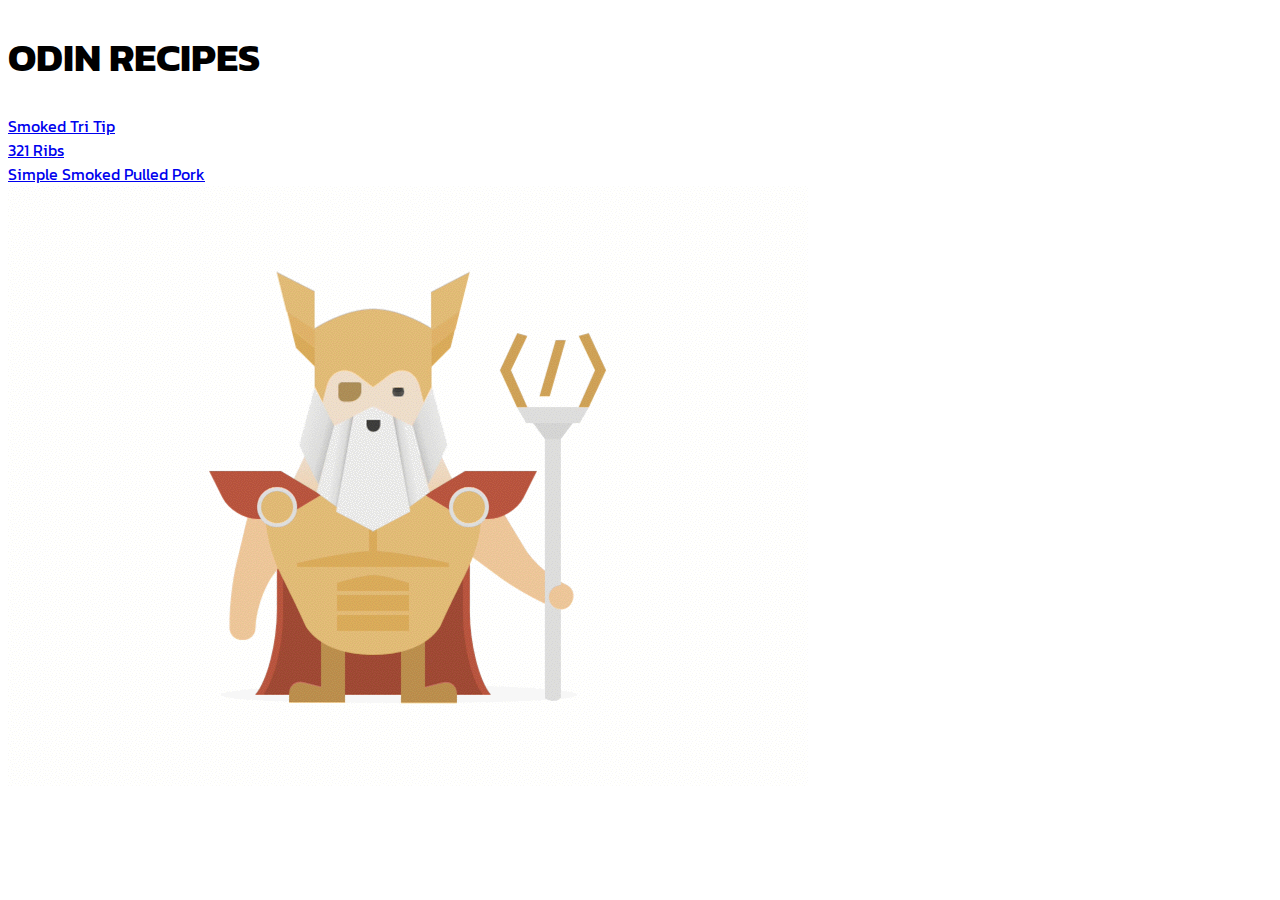
==== index.html @ 09aac2f2 "Add Google font to all pages and experiement with css styling" ====
<!DOCTYPE html>
<html lang="en">

<head>
    <meta charset="UTF-8">
    <title>Odin Recipes</title>
    <link rel="stylesheet" href="style.css">
    <link rel="preconnect" href="https://fonts.googleapis.com">
    <link rel="preconnect" href="https://fonts.gstatic.com" crossorigin>
    <link
        href="https://fonts.googleapis.com/css2?family=Kanit:ital,wght@0,100;0,200;0,300;0,400;0,500;0,600;0,700;0,800;0,900;1,100;1,200;1,300;1,400;1,500;1,600;1,700;1,800;1,900&display=swap"
        rel="stylesheet">
</head>

<body class="class-for-index">
    <div>
        <h1>Odin Recipes</h1>
    </div>
    <div>
        <ul>
            <li><a href="./recipes/tri-tip.html">Smoked Tri Tip</a></li>
            <li><a href="./recipes/3-2-1-ribs.html">321 Ribs</a></li>
            <li><a href="./recipes/simple-smoked-pulled-pork.html">Simple Smoked Pulled Pork</a></li>
        </ul>
    </div>
    <div>
        <img id="odin" src="./images/odin.gif" alt="Happy Odin winking">
    </div>
</body>

</html>
---- style.css ----
.class-for-index {
    font-family: "Kanit", sans-serif;
    /* text-align: center; */
}

ul {
    font-size: 1em;
    list-style-type: none;
    padding: 0;
    margin: 0;
}

#odin {
    width: 400;
}

.class-for-page {
    font-family: "Kanit", sans-serif;
    background-color: whitesmoke;
}

.page-description {
    background-color: aquamarine;
}

.page-ingredients {
    background-color: coral;
}

.page-steps {
    background-color: cornflowerblue;
}

h1 {
    font-size: 2.5em;
    text-transform: uppercase;
}
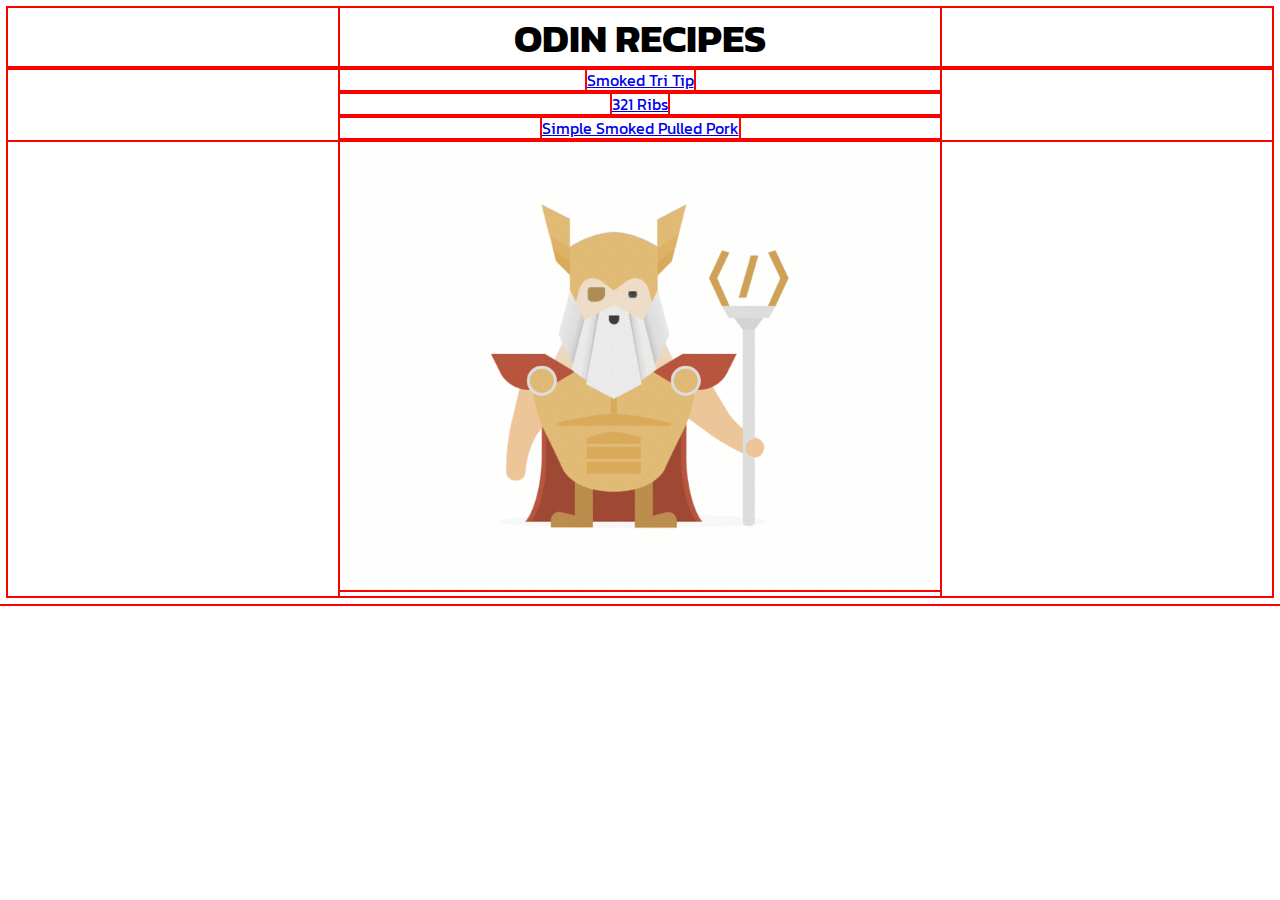
==== commit 1074cd5a: "Experiment with CSS" ====
--- a/index.html
+++ b/index.html
@@ -14,17 +14,17 @@
 
 <body class="class-for-index">
     <div>
-        <h1>Odin Recipes</h1>
+        <h1 class="container">Odin Recipes</h1>
     </div>
     <div>
-        <ul>
+        <ul class="container">
             <li><a href="./recipes/tri-tip.html">Smoked Tri Tip</a></li>
             <li><a href="./recipes/3-2-1-ribs.html">321 Ribs</a></li>
             <li><a href="./recipes/simple-smoked-pulled-pork.html">Simple Smoked Pulled Pork</a></li>
         </ul>
     </div>
-    <div>
-        <img id="odin" src="./images/odin.gif" alt="Happy Odin winking">
+    <div class="container">
+        <img class="odin" src="./images/odin.gif" alt="Happy Odin winking">
     </div>
 </body>
 
--- a/style.css
+++ b/style.css
@@ -1,3 +1,7 @@
+* {
+    outline: 2px solid red;
+}
+
 .class-for-index {
     font-family: "Kanit", sans-serif;
     /* text-align: center; */
@@ -8,10 +12,6 @@
     list-style-type: none;
     padding: 0;
     margin: 0;
-}
-
-#odin {
-    width: 400;
 }
 
 .class-for-page {
@@ -34,4 +34,14 @@
 h1 {
     font-size: 2.5em;
     text-transform: uppercase;
+}
+
+.container {
+    width: 600px;
+    margin: auto;
+    text-align: center;
+}
+
+.odin {
+    width: 600px;
 }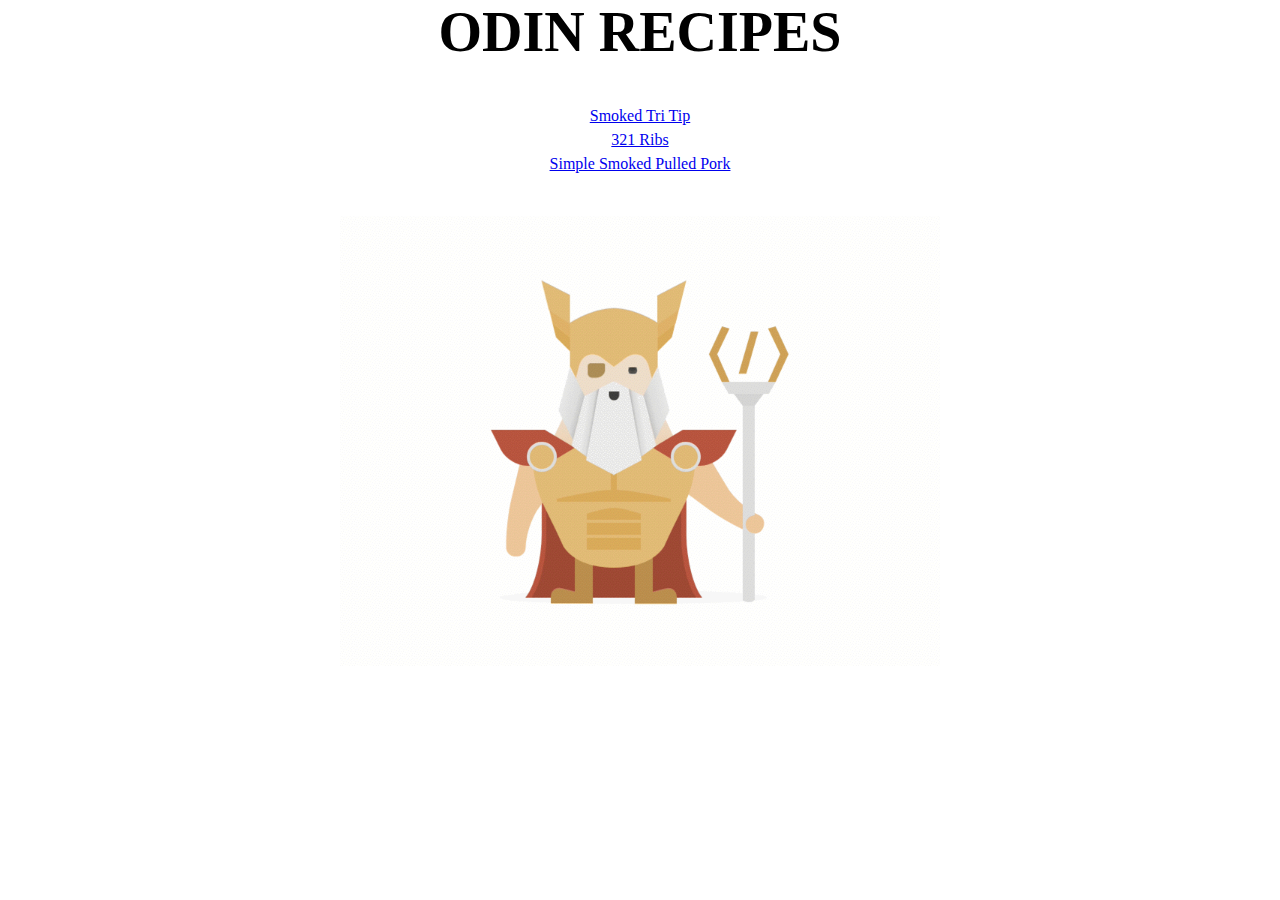
==== commit ce043aa1: "Simplify html for index.html and play with css on tri-tip.html" ====
--- a/index.html
+++ b/index.html
@@ -12,10 +12,8 @@
         rel="stylesheet">
 </head>
 
-<body class="class-for-index">
-    <div>
-        <h1 class="container">Odin Recipes</h1>
-    </div>
+<body>
+    <h1>Odin Recipes</h1>
     <div>
         <ul class="container">
             <li><a href="./recipes/tri-tip.html">Smoked Tri Tip</a></li>
@@ -23,9 +21,7 @@
             <li><a href="./recipes/simple-smoked-pulled-pork.html">Simple Smoked Pulled Pork</a></li>
         </ul>
     </div>
-    <div class="container">
-        <img class="odin" src="./images/odin.gif" alt="Happy Odin winking">
-    </div>
+    <img class="odin" src="./images/odin.gif" alt="Happy Odin winking">
 </body>
 
 </html>--- a/style.css
+++ b/style.css
@@ -1,10 +1,7 @@
 * {
-    outline: 2px solid red;
-}
-
-.class-for-index {
-    font-family: "Kanit", sans-serif;
-    /* text-align: center; */
+    box-sizing: border-box;
+    margin: 0;
+    padding: 0;
 }
 
 ul {
@@ -16,32 +13,87 @@
 
 .class-for-page {
     font-family: "Kanit", sans-serif;
+    background-image: url("../images/background-image.jpg");
     background-color: whitesmoke;
+    width: 800px;
+    margin: 0 auto;
+    padding-top: 20px;
+}
+
+.recipe-name {
+    border: 2px solid black;
+    padding: 40px 0px 40px 0;
+    border-radius: 24px;
+}
+
+.recipe-image {
+    margin: 20px auto 0px;
+    display: block;
+    border-radius: 24px;
+}
+
+.credit {
+    color: red;
 }
 
 .page-description {
-    background-color: aquamarine;
+    background-color: rgb(159, 250, 212);
+    padding: 20px;
+    margin-top: 20px;
+    margin-bottom: 20px;
+    border-radius: 24px;
+}
+
+.page-description:hover {
+    background-color: rgb(159, 250, 212, 0.5);
 }
 
 .page-ingredients {
-    background-color: coral;
+    background-color: rgb(239, 134, 91);
+    padding: 20px;
+    margin-top: 20px;
+    margin-bottom: 20px;
+    border-radius: 24px;
+    line-height: 2;
 }
 
+.page-ingredients:hover {
+    background-color: rgb(239, 134, 91, 0.7);
+}
+
+
 .page-steps {
-    background-color: cornflowerblue;
+    background-color: rgb(111, 148, 230);
+    padding: 20px;
+    margin-top: 20px;
+    margin-bottom: 20px;
+    border-radius: 24px;
+    line-height: 2;
+}
+
+.page-steps:hover {
+    background-color: rgb(111, 148, 230, 0.7);
+}
+
+.page-steps li {
+    list-style-type: none;
 }
 
 h1 {
-    font-size: 2.5em;
+    font-size: 3.5em;
     text-transform: uppercase;
+    text-align: center;
 }
 
 .container {
     width: 600px;
-    margin: auto;
+    margin: 40px auto;
     text-align: center;
+    line-height: 1.5;
 }
 
 .odin {
     width: 600px;
+    display: block;
+    margin: 0 auto;
 }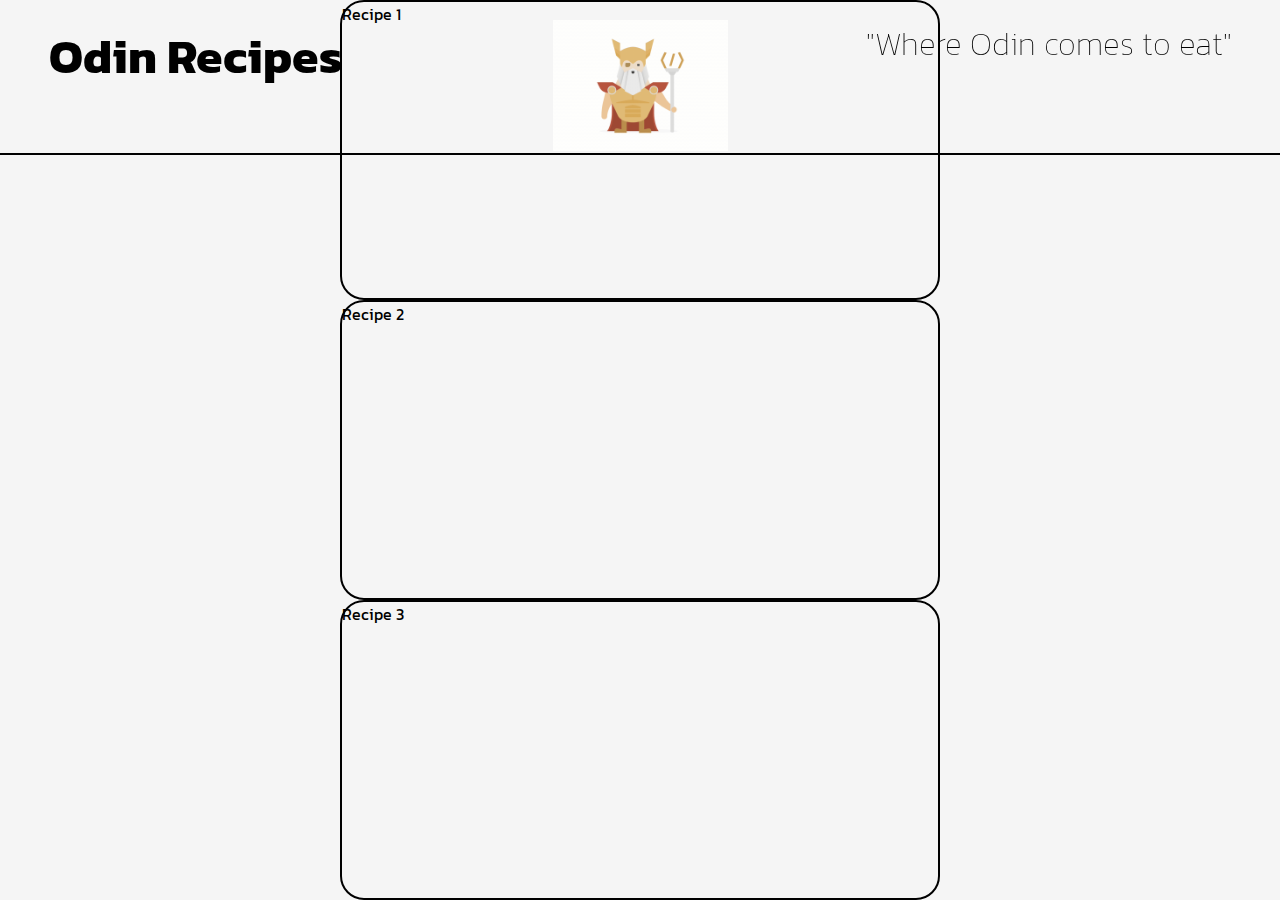
==== commit d14db1d7: "Experiment with index.html and style.cc" ====
--- a/index.html
+++ b/index.html
@@ -12,16 +12,29 @@
         rel="stylesheet">
 </head>
 
-<body>
-    <h1>Odin Recipes</h1>
-    <div>
-        <ul class="container">
-            <li><a href="./recipes/tri-tip.html">Smoked Tri Tip</a></li>
-            <li><a href="./recipes/3-2-1-ribs.html">321 Ribs</a></li>
-            <li><a href="./recipes/simple-smoked-pulled-pork.html">Simple Smoked Pulled Pork</a></li>
-        </ul>
+<body class="class-for-index">
+    <div class="index-header">
+        <div class="index-title">
+            <h1>Odin Recipes</h1>
+        </div>
+        <div class="index-icon">
+            <a href="./index.html">
+                <img class="odin" src="./images/odin.gif" alt="Happy Odin winking">
+            </a>
+        </div>
+        <div class="index-tagline">
+            <h1>"Where Odin comes to eat"</h1>
+        </div>
     </div>
-    <img class="odin" src="./images/odin.gif" alt="Happy Odin winking">
+    <div class="index-body">
+        <div class="recipe-card tri-tip">Recipe 1</div>
+        <div class="recipe-card ribs">Recipe 2</div>
+        <div class="recipe-card pork">Recipe 3</div>
+    </div>
 </body>
 
-</html>+</html>
+
+<!-- <li><a href="./recipes/tri-tip.html">Smoked Tri Tip</a></li>
+<li><a href="./recipes/3-2-1-ribs.html">321 Ribs</a></li>
+<li><a href="./recipes/simple-smoked-pulled-pork.html">Simple Smoked Pulled Pork</a></li> -->--- a/style.css
+++ b/style.css
@@ -2,18 +2,88 @@
     box-sizing: border-box;
     margin: 0;
     padding: 0;
+    /* border: 2px solid green; */
 }
 
-ul {
-    font-size: 1em;
-    list-style-type: none;
-    padding: 0;
-    margin: 0;
+/* CSS FOR INDEX */
+
+.class-for-index {
+    font-family: "Kanit", sans-serif;
+    width: 100%;
+}
+
+.index-header {
+    /* background-color: blue; */
+    padding: 10px;
+    width: 100%;
+    height: 155px;
+    display: flex;
+    justify-content: center;
+    border-bottom: 2px solid black;
+    background-color: transparent;
+    position: fixed;
+}
+
+.index-title {
+    /* background-color: red; */
+    padding: 10px;
+    display: inline-block;
+    width: 40%;
+    font-size: 1.5em;
+}
+
+.index-icon {
+    /* background-color: red; */
+    padding: 10px;
+    display: inline-block;
+}
+
+.index-icon img {
+    width: 175px;
+}
+
+.index-tagline {
+    /* background-color: red; */
+    padding: 10px;
+    display: inline-block;
+    width: 40%;
+}
+
+.index-tagline h1 {
+    font-weight: 100;
+    text-align: right;
+    font-size: 2em;
+}
+
+.index-body {
+    width: 100%;
+    height: 100%px;
+    /* background-image: url("./images/page-background.jpg"); */
+    background-color: whitesmoke;
+}
+
+.recipe-card {
+    width: 600px;
+    height: 300px;
+    margin: 0 auto;
+    background-color: whitesmoke;
+    border-radius: 24px;
+    border: 2px solid black;
+}
+
+.tri-tip {}
+
+
+/* CSS FOR PAGES */
+
+h2 {
+    margin-bottom: 10px;
+    text-transform: uppercase;
 }
 
 .class-for-page {
     font-family: "Kanit", sans-serif;
-    background-image: url("../images/background-image.jpg");
+    background-image: url("./images/page-background.jpg");
     background-color: whitesmoke;
     width: 800px;
     margin: 0 auto;
@@ -22,78 +92,74 @@
 
 .recipe-name {
     border: 2px solid black;
-    padding: 40px 0px 40px 0;
+    padding: 20px 0px 20px 0;
     border-radius: 24px;
+    background-color: rgb(255, 255, 255, 0.7);
 }
 
 .recipe-image {
-    margin: 20px auto 0px;
+    margin: 0px auto 0px;
     display: block;
     border-radius: 24px;
 }
 
-.credit {
-    color: red;
+.credit a {
+    color: whitesmoke;
+    display: block;
+    margin-top: -20px;
+    text-align: center;
 }
 
 .page-description {
-    background-color: rgb(159, 250, 212);
+    /* background-color: rgb(159, 250, 212); */
+    background-color: rgb(255, 255, 255, 0.7);
+    border-top: 2px solid black;
+    border-left: 2px solid black;
+    border-right: 2px solid black;
     padding: 20px;
     margin-top: 20px;
-    margin-bottom: 20px;
+    /* margin-bottom: 20px; */
     border-radius: 24px;
 }
 
 .page-description:hover {
-    background-color: rgb(159, 250, 212, 0.5);
+    background-color: rgb(255, 255, 255);
 }
 
 .page-ingredients {
-    background-color: rgb(239, 134, 91);
+    /* background-color: rgb(239, 134, 91); */
+    background-color: rgb(255, 255, 255, 0.7);
+    border: 2px solid black;
     padding: 20px;
-    margin-top: 20px;
-    margin-bottom: 20px;
+    /* margin-top: 20px;
+    margin-bottom: 20px; */
     border-radius: 24px;
     line-height: 2;
 }
 
 .page-ingredients:hover {
-    background-color: rgb(239, 134, 91, 0.7);
+    /* background-color: rgb(239, 134, 91, 0.7); */
+    background-color: rgb(255, 255, 255);
 }
 
 
 .page-steps {
-    background-color: rgb(111, 148, 230);
+    /* background-color: rgb(111, 148, 230); */
+    background-color: rgb(255, 255, 255, 0.7);
     padding: 20px;
-    margin-top: 20px;
+    /* margin-top: 20px; */
     margin-bottom: 20px;
     border-radius: 24px;
     line-height: 2;
+    border-bottom: 2px solid black;
+    border-left: 2px solid black;
+    border-right: 2px solid black;
 }
 
 .page-steps:hover {
-    background-color: rgb(111, 148, 230, 0.7);
+    background-color: rgb(255, 255, 255);
 }
 
 .page-steps li {
     list-style-type: none;
-}
-
-h1 {
-    font-size: 3.5em;
-    text-transform: uppercase;
-    text-align: center;
-}
-
-.container {
-    width: 600px;
-    margin: 40px auto;
-    text-align: center;
-    line-height: 1.5;
-}
-
-.odin {
-    width: 600px;
-    display: block;
-    margin: 0 auto;
 }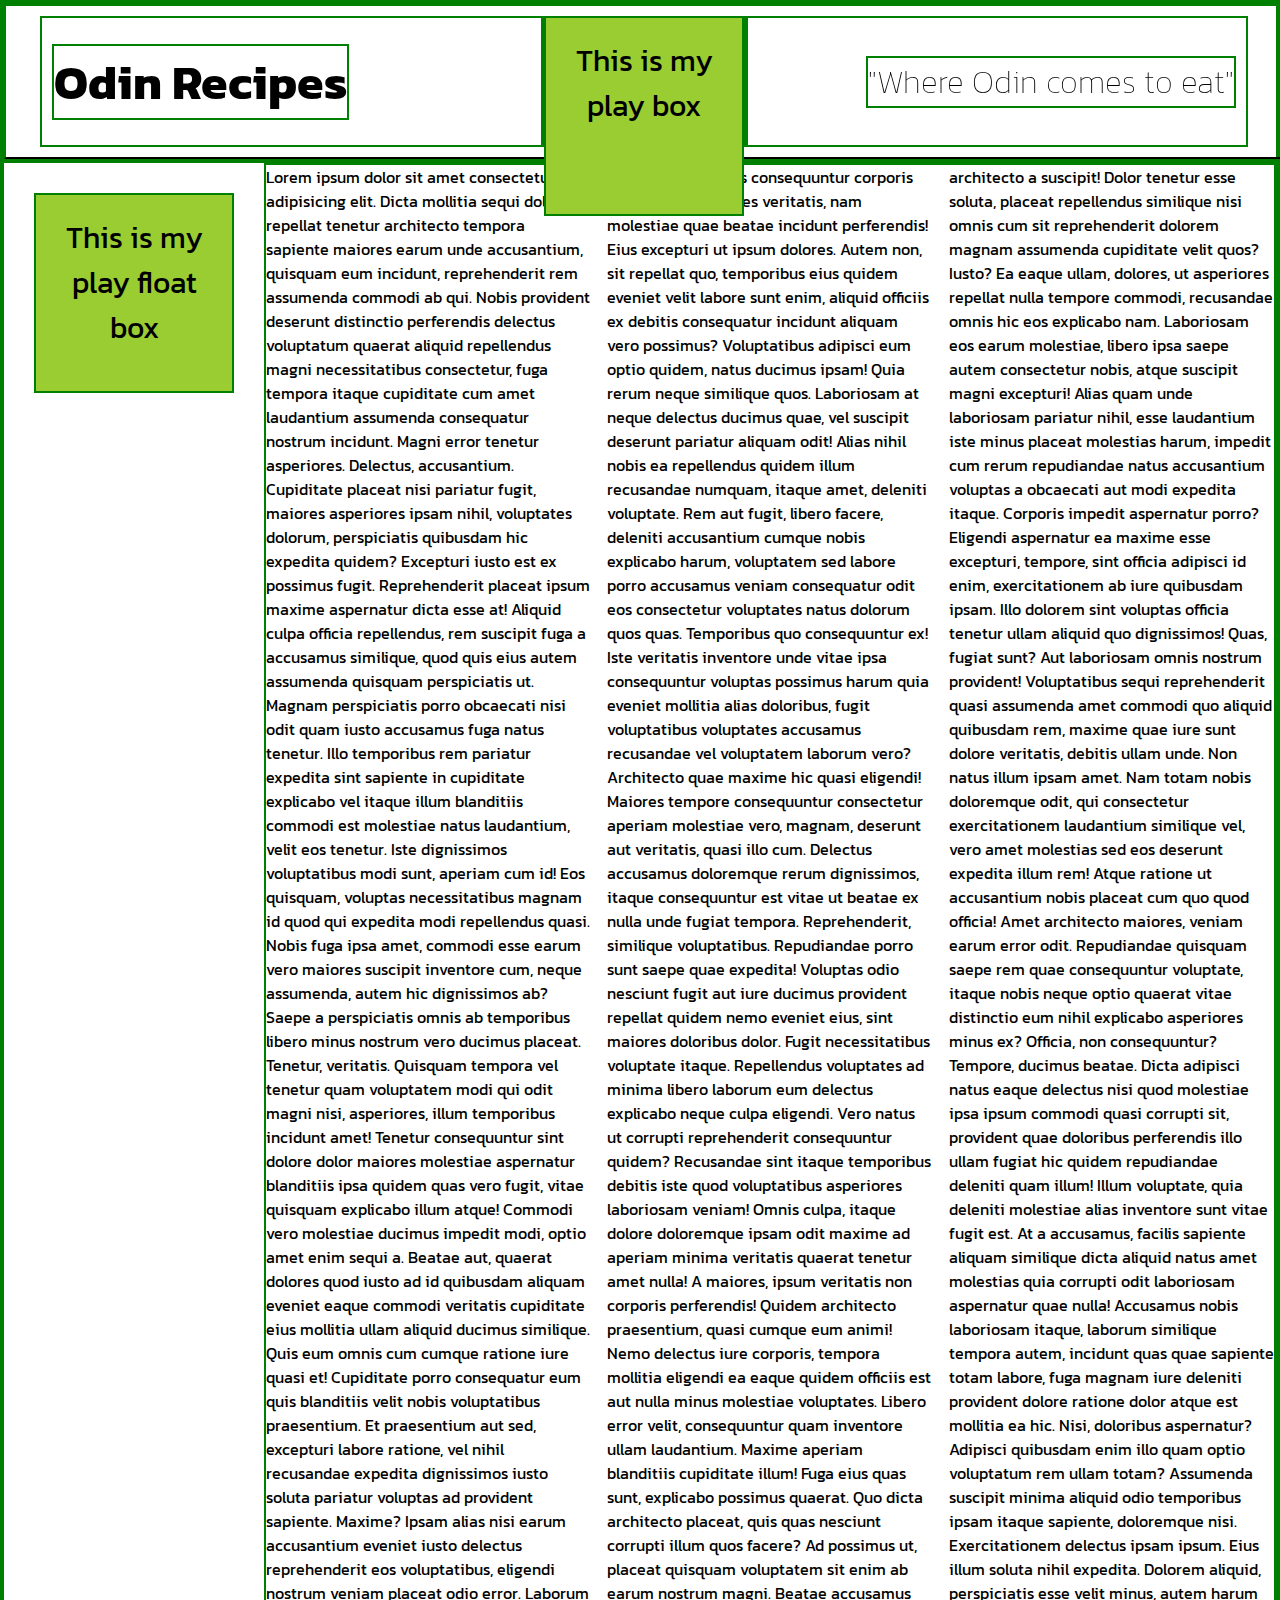
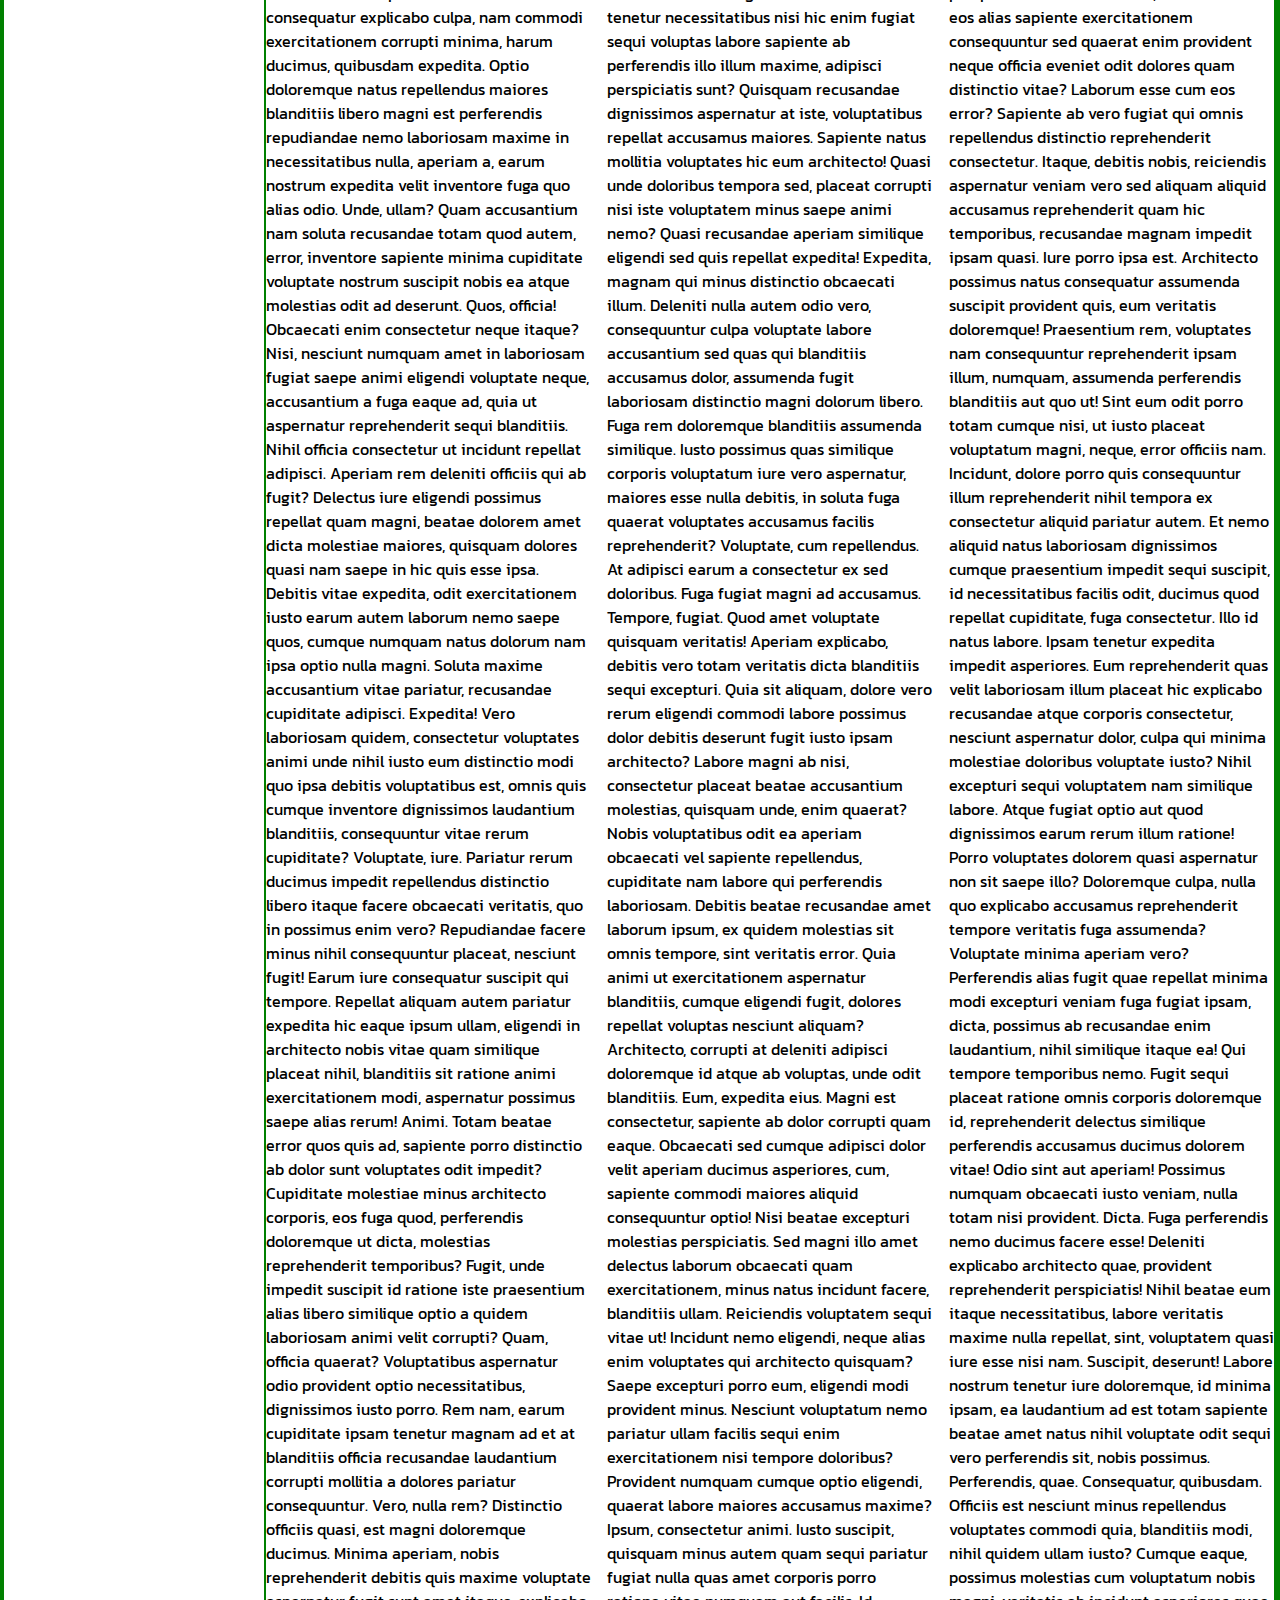
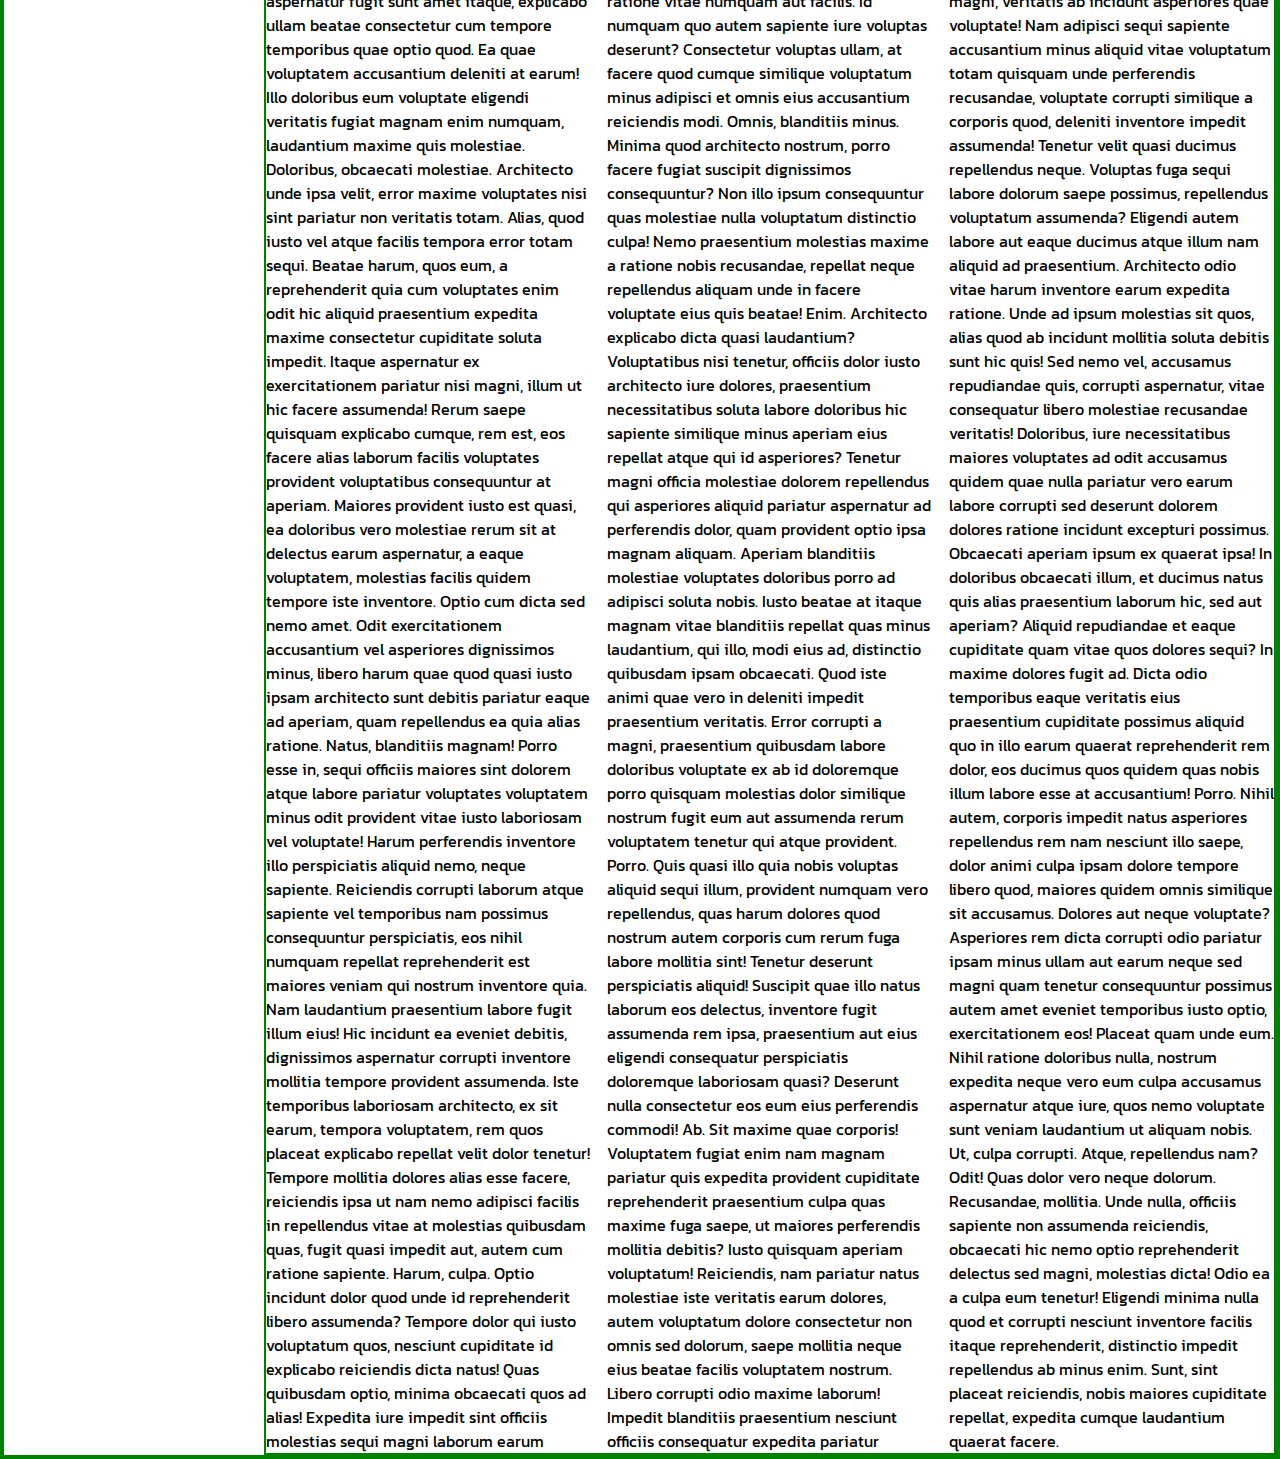
==== commit a6b40661: "Experiment with index.html and style.cc" ====
--- a/index.html
+++ b/index.html
@@ -25,12 +25,275 @@
         <div class="index-tagline">
             <h1>"Where Odin comes to eat"</h1>
         </div>
+        <div class="play">
+            This is my play box
+        </div>
     </div>
     <div class="index-body">
         <div class="recipe-card tri-tip">Recipe 1</div>
         <div class="recipe-card ribs">Recipe 2</div>
         <div class="recipe-card pork">Recipe 3</div>
     </div>
+    <div class="float">
+        This is my play float box
+    </div>
+    <p class="text">Lorem ipsum dolor sit amet consectetur adipisicing elit. Dicta mollitia sequi dolorum repellat
+        tenetur architecto
+        tempora sapiente maiores earum unde accusantium, quisquam eum incidunt, reprehenderit rem assumenda commodi ab
+        qui.
+        Nobis provident deserunt distinctio perferendis delectus voluptatum quaerat aliquid repellendus magni
+        necessitatibus consectetur, fuga tempora itaque cupiditate cum amet laudantium assumenda consequatur nostrum
+        incidunt. Magni error tenetur asperiores. Delectus, accusantium.
+        Cupiditate placeat nisi pariatur fugit, maiores asperiores ipsam nihil, voluptates dolorum, perspiciatis
+        quibusdam hic expedita quidem? Excepturi iusto est ex possimus fugit. Reprehenderit placeat ipsum maxime
+        aspernatur dicta esse at!
+        Aliquid culpa officia repellendus, rem suscipit fuga a accusamus similique, quod quis eius autem assumenda
+        quisquam perspiciatis ut. Magnam perspiciatis porro obcaecati nisi odit quam iusto accusamus fuga natus tenetur.
+        Illo temporibus rem pariatur expedita sint sapiente in cupiditate explicabo vel itaque illum blanditiis commodi
+        est molestiae natus laudantium, velit eos tenetur. Iste dignissimos voluptatibus modi sunt, aperiam cum id!
+        Eos quisquam, voluptas necessitatibus magnam id quod qui expedita modi repellendus quasi. Nobis fuga ipsa amet,
+        commodi esse earum vero maiores suscipit inventore cum, neque assumenda, autem hic dignissimos ab?
+        Saepe a perspiciatis omnis ab temporibus libero minus nostrum vero ducimus placeat. Tenetur, veritatis. Quisquam
+        tempora vel tenetur quam voluptatem modi qui odit magni nisi, asperiores, illum temporibus incidunt amet!
+        Tenetur consequuntur sint dolore dolor maiores molestiae aspernatur blanditiis ipsa quidem quas vero fugit,
+        vitae quisquam explicabo illum atque! Commodi vero molestiae ducimus impedit modi, optio amet enim sequi a.
+        Beatae aut, quaerat dolores quod iusto ad id quibusdam aliquam eveniet eaque commodi veritatis cupiditate eius
+        mollitia ullam aliquid ducimus similique. Quis eum omnis cum cumque ratione iure quasi et!
+        Cupiditate porro consequatur eum quis blanditiis velit nobis voluptatibus praesentium. Et praesentium aut sed,
+        excepturi labore ratione, vel nihil recusandae expedita dignissimos iusto soluta pariatur voluptas ad provident
+        sapiente. Maxime?
+        Ipsam alias nisi earum accusantium eveniet iusto delectus reprehenderit eos voluptatibus, eligendi nostrum
+        veniam placeat odio error. Laborum consequatur explicabo culpa, nam commodi exercitationem corrupti minima,
+        harum ducimus, quibusdam expedita.
+        Optio doloremque natus repellendus maiores blanditiis libero magni est perferendis repudiandae nemo laboriosam
+        maxime in necessitatibus nulla, aperiam a, earum nostrum expedita velit inventore fuga quo alias odio. Unde,
+        ullam?
+        Quam accusantium nam soluta recusandae totam quod autem, error, inventore sapiente minima cupiditate voluptate
+        nostrum suscipit nobis ea atque molestias odit ad deserunt. Quos, officia! Obcaecati enim consectetur neque
+        itaque?
+        Nisi, nesciunt numquam amet in laboriosam fugiat saepe animi eligendi voluptate neque, accusantium a fuga eaque
+        ad, quia ut aspernatur reprehenderit sequi blanditiis. Nihil officia consectetur ut incidunt repellat adipisci.
+        Aperiam rem deleniti officiis qui ab fugit? Delectus iure eligendi possimus repellat quam magni, beatae dolorem
+        amet dicta molestiae maiores, quisquam dolores quasi nam saepe in hic quis esse ipsa.
+        Debitis vitae expedita, odit exercitationem iusto earum autem laborum nemo saepe quos, cumque numquam natus
+        dolorum nam ipsa optio nulla magni. Soluta maxime accusantium vitae pariatur, recusandae cupiditate adipisci.
+        Expedita!
+        Vero laboriosam quidem, consectetur voluptates animi unde nihil iusto eum distinctio modi quo ipsa debitis
+        voluptatibus est, omnis quis cumque inventore dignissimos laudantium blanditiis, consequuntur vitae rerum
+        cupiditate? Voluptate, iure.
+        Pariatur rerum ducimus impedit repellendus distinctio libero itaque facere obcaecati veritatis, quo in possimus
+        enim vero? Repudiandae facere minus nihil consequuntur placeat, nesciunt fugit! Earum iure consequatur suscipit
+        qui tempore.
+        Repellat aliquam autem pariatur expedita hic eaque ipsum ullam, eligendi in architecto nobis vitae quam
+        similique placeat nihil, blanditiis sit ratione animi exercitationem modi, aspernatur possimus saepe alias
+        rerum! Animi.
+        Totam beatae error quos quis ad, sapiente porro distinctio ab dolor sunt voluptates odit impedit? Cupiditate
+        molestiae minus architecto corporis, eos fuga quod, perferendis doloremque ut dicta, molestias reprehenderit
+        temporibus?
+        Fugit, unde impedit suscipit id ratione iste praesentium alias libero similique optio a quidem laboriosam animi
+        velit corrupti? Quam, officia quaerat? Voluptatibus aspernatur odio provident optio necessitatibus, dignissimos
+        iusto porro.
+        Rem nam, earum cupiditate ipsam tenetur magnam ad et at blanditiis officia recusandae laudantium corrupti
+        mollitia a dolores pariatur consequuntur. Vero, nulla rem? Distinctio officiis quasi, est magni doloremque
+        ducimus.
+        Minima aperiam, nobis reprehenderit debitis quis maxime voluptate aspernatur fugit sunt amet itaque, explicabo
+        ullam beatae consectetur cum tempore temporibus quae optio quod. Ea quae voluptatem accusantium deleniti at
+        earum!
+        Illo doloribus eum voluptate eligendi veritatis fugiat magnam enim numquam, laudantium maxime quis molestiae.
+        Doloribus, obcaecati molestiae. Architecto unde ipsa velit, error maxime voluptates nisi sint pariatur non
+        veritatis totam.
+        Alias, quod iusto vel atque facilis tempora error totam sequi. Beatae harum, quos eum, a reprehenderit quia cum
+        voluptates enim odit hic aliquid praesentium expedita maxime consectetur cupiditate soluta impedit.
+        Itaque aspernatur ex exercitationem pariatur nisi magni, illum ut hic facere assumenda! Rerum saepe quisquam
+        explicabo cumque, rem est, eos facere alias laborum facilis voluptates provident voluptatibus consequuntur at
+        aperiam.
+        Maiores provident iusto est quasi, ea doloribus vero molestiae rerum sit at delectus earum aspernatur, a eaque
+        voluptatem, molestias facilis quidem tempore iste inventore. Optio cum dicta sed nemo amet.
+        Odit exercitationem accusantium vel asperiores dignissimos minus, libero harum quae quod quasi iusto ipsam
+        architecto sunt debitis pariatur eaque ad aperiam, quam repellendus ea quia alias ratione. Natus, blanditiis
+        magnam!
+        Porro esse in, sequi officiis maiores sint dolorem atque labore pariatur voluptates voluptatem minus odit
+        provident vitae iusto laboriosam vel voluptate! Harum perferendis inventore illo perspiciatis aliquid nemo,
+        neque sapiente.
+        Reiciendis corrupti laborum atque sapiente vel temporibus nam possimus consequuntur perspiciatis, eos nihil
+        numquam repellat reprehenderit est maiores veniam qui nostrum inventore quia. Nam laudantium praesentium labore
+        fugit illum eius!
+        Hic incidunt ea eveniet debitis, dignissimos aspernatur corrupti inventore mollitia tempore provident assumenda.
+        Iste temporibus laboriosam architecto, ex sit earum, tempora voluptatem, rem quos placeat explicabo repellat
+        velit dolor tenetur!
+        Tempore mollitia dolores alias esse facere, reiciendis ipsa ut nam nemo adipisci facilis in repellendus vitae at
+        molestias quibusdam quas, fugit quasi impedit aut, autem cum ratione sapiente. Harum, culpa.
+        Optio incidunt dolor quod unde id reprehenderit libero assumenda? Tempore dolor qui iusto voluptatum quos,
+        nesciunt cupiditate id explicabo reiciendis dicta natus! Quas quibusdam optio, minima obcaecati quos ad alias!
+        Expedita iure impedit sint officiis molestias sequi magni laborum earum cupiditate delectus consequuntur
+        corporis sed vero rem dolores veritatis, nam molestiae quae beatae incidunt perferendis! Eius excepturi ut ipsum
+        dolores.
+        Autem non, sit repellat quo, temporibus eius quidem eveniet velit labore sunt enim, aliquid officiis ex debitis
+        consequatur incidunt aliquam vero possimus? Voluptatibus adipisci eum optio quidem, natus ducimus ipsam!
+        Quia rerum neque similique quos. Laboriosam at neque delectus ducimus quae, vel suscipit deserunt pariatur
+        aliquam odit! Alias nihil nobis ea repellendus quidem illum recusandae numquam, itaque amet, deleniti voluptate.
+        Rem aut fugit, libero facere, deleniti accusantium cumque nobis explicabo harum, voluptatem sed labore porro
+        accusamus veniam consequatur odit eos consectetur voluptates natus dolorum quos quas. Temporibus quo
+        consequuntur ex!
+        Iste veritatis inventore unde vitae ipsa consequuntur voluptas possimus harum quia eveniet mollitia alias
+        doloribus, fugit voluptatibus voluptates accusamus recusandae vel voluptatem laborum vero? Architecto quae
+        maxime hic quasi eligendi!
+        Maiores tempore consequuntur consectetur aperiam molestiae vero, magnam, deserunt aut veritatis, quasi illo cum.
+        Delectus accusamus doloremque rerum dignissimos, itaque consequuntur est vitae ut beatae ex nulla unde fugiat
+        tempora.
+        Reprehenderit, similique voluptatibus. Repudiandae porro sunt saepe quae expedita! Voluptas odio nesciunt fugit
+        aut iure ducimus provident repellat quidem nemo eveniet eius, sint maiores doloribus dolor. Fugit necessitatibus
+        voluptate itaque.
+        Repellendus voluptates ad minima libero laborum eum delectus explicabo neque culpa eligendi. Vero natus ut
+        corrupti reprehenderit consequuntur quidem? Recusandae sint itaque temporibus debitis iste quod voluptatibus
+        asperiores laboriosam veniam!
+        Omnis culpa, itaque dolore doloremque ipsam odit maxime ad aperiam minima veritatis quaerat tenetur amet nulla!
+        A maiores, ipsum veritatis non corporis perferendis! Quidem architecto praesentium, quasi cumque eum animi!
+        Nemo delectus iure corporis, tempora mollitia eligendi ea eaque quidem officiis est aut nulla minus molestiae
+        voluptates. Libero error velit, consequuntur quam inventore ullam laudantium. Maxime aperiam blanditiis
+        cupiditate illum!
+        Fuga eius quas sunt, explicabo possimus quaerat. Quo dicta architecto placeat, quis quas nesciunt corrupti illum
+        quos facere? Ad possimus ut, placeat quisquam voluptatem sit enim ab earum nostrum magni.
+        Beatae accusamus tenetur necessitatibus nisi hic enim fugiat sequi voluptas labore sapiente ab perferendis illo
+        illum maxime, adipisci perspiciatis sunt? Quisquam recusandae dignissimos aspernatur at iste, voluptatibus
+        repellat accusamus maiores.
+        Sapiente natus mollitia voluptates hic eum architecto! Quasi unde doloribus tempora sed, placeat corrupti nisi
+        iste voluptatem minus saepe animi nemo? Quasi recusandae aperiam similique eligendi sed quis repellat expedita!
+        Expedita, magnam qui minus distinctio obcaecati illum. Deleniti nulla autem odio vero, consequuntur culpa
+        voluptate labore accusantium sed quas qui blanditiis accusamus dolor, assumenda fugit laboriosam distinctio
+        magni dolorum libero.
+        Fuga rem doloremque blanditiis assumenda similique. Iusto possimus quas similique corporis voluptatum iure vero
+        aspernatur, maiores esse nulla debitis, in soluta fuga quaerat voluptates accusamus facilis reprehenderit?
+        Voluptate, cum repellendus.
+        At adipisci earum a consectetur ex sed doloribus. Fuga fugiat magni ad accusamus. Tempore, fugiat. Quod amet
+        voluptate quisquam veritatis! Aperiam explicabo, debitis vero totam veritatis dicta blanditiis sequi excepturi.
+        Quia sit aliquam, dolore vero rerum eligendi commodi labore possimus dolor debitis deserunt fugit iusto ipsam
+        architecto? Labore magni ab nisi, consectetur placeat beatae accusantium molestias, quisquam unde, enim quaerat?
+        Nobis voluptatibus odit ea aperiam obcaecati vel sapiente repellendus, cupiditate nam labore qui perferendis
+        laboriosam. Debitis beatae recusandae amet laborum ipsum, ex quidem molestias sit omnis tempore, sint veritatis
+        error.
+        Quia animi ut exercitationem aspernatur blanditiis, cumque eligendi fugit, dolores repellat voluptas nesciunt
+        aliquam? Architecto, corrupti at deleniti adipisci doloremque id atque ab voluptas, unde odit blanditiis. Eum,
+        expedita eius.
+        Magni est consectetur, sapiente ab dolor corrupti quam eaque. Obcaecati sed cumque adipisci dolor velit aperiam
+        ducimus asperiores, cum, sapiente commodi maiores aliquid consequuntur optio! Nisi beatae excepturi molestias
+        perspiciatis.
+        Sed magni illo amet delectus laborum obcaecati quam exercitationem, minus natus incidunt facere, blanditiis
+        ullam. Reiciendis voluptatem sequi vitae ut! Incidunt nemo eligendi, neque alias enim voluptates qui architecto
+        quisquam?
+        Saepe excepturi porro eum, eligendi modi provident minus. Nesciunt voluptatum nemo pariatur ullam facilis sequi
+        enim exercitationem nisi tempore doloribus? Provident numquam cumque optio eligendi, quaerat labore maiores
+        accusamus maxime?
+        Ipsum, consectetur animi. Iusto suscipit, quisquam minus autem quam sequi pariatur fugiat nulla quas amet
+        corporis porro ratione vitae numquam aut facilis. Id numquam quo autem sapiente iure voluptas deserunt?
+        Consectetur voluptas ullam, at facere quod cumque similique voluptatum minus adipisci et omnis eius accusantium
+        reiciendis modi. Omnis, blanditiis minus. Minima quod architecto nostrum, porro facere fugiat suscipit
+        dignissimos consequuntur?
+        Non illo ipsum consequuntur quas molestiae nulla voluptatum distinctio culpa! Nemo praesentium molestias maxime
+        a ratione nobis recusandae, repellat neque repellendus aliquam unde in facere voluptate eius quis beatae! Enim.
+        Architecto explicabo dicta quasi laudantium? Voluptatibus nisi tenetur, officiis dolor iusto architecto iure
+        dolores, praesentium necessitatibus soluta labore doloribus hic sapiente similique minus aperiam eius repellat
+        atque qui id asperiores?
+        Tenetur magni officia molestiae dolorem repellendus qui asperiores aliquid pariatur aspernatur ad perferendis
+        dolor, quam provident optio ipsa magnam aliquam. Aperiam blanditiis molestiae voluptates doloribus porro ad
+        adipisci soluta nobis.
+        Iusto beatae at itaque magnam vitae blanditiis repellat quas minus laudantium, qui illo, modi eius ad,
+        distinctio quibusdam ipsam obcaecati. Quod iste animi quae vero in deleniti impedit praesentium veritatis.
+        Error corrupti a magni, praesentium quibusdam labore doloribus voluptate ex ab id doloremque porro quisquam
+        molestias dolor similique nostrum fugit eum aut assumenda rerum voluptatem tenetur qui atque provident. Porro.
+        Quis quasi illo quia nobis voluptas aliquid sequi illum, provident numquam vero repellendus, quas harum dolores
+        quod nostrum autem corporis cum rerum fuga labore mollitia sint! Tenetur deserunt perspiciatis aliquid!
+        Suscipit quae illo natus laborum eos delectus, inventore fugit assumenda rem ipsa, praesentium aut eius eligendi
+        consequatur perspiciatis doloremque laboriosam quasi? Deserunt nulla consectetur eos eum eius perferendis
+        commodi! Ab.
+        Sit maxime quae corporis! Voluptatem fugiat enim nam magnam pariatur quis expedita provident cupiditate
+        reprehenderit praesentium culpa quas maxime fuga saepe, ut maiores perferendis mollitia debitis? Iusto quisquam
+        aperiam voluptatum!
+        Reiciendis, nam pariatur natus molestiae iste veritatis earum dolores, autem voluptatum dolore consectetur non
+        omnis sed dolorum, saepe mollitia neque eius beatae facilis voluptatem nostrum. Libero corrupti odio maxime
+        laborum!
+        Impedit blanditiis praesentium nesciunt officiis consequatur expedita pariatur architecto a suscipit! Dolor
+        tenetur esse soluta, placeat repellendus similique nisi omnis cum sit reprehenderit dolorem magnam assumenda
+        cupiditate velit quos? Iusto?
+        Ea eaque ullam, dolores, ut asperiores repellat nulla tempore commodi, recusandae omnis hic eos explicabo nam.
+        Laboriosam eos earum molestiae, libero ipsa saepe autem consectetur nobis, atque suscipit magni excepturi!
+        Alias quam unde laboriosam pariatur nihil, esse laudantium iste minus placeat molestias harum, impedit cum rerum
+        repudiandae natus accusantium voluptas a obcaecati aut modi expedita itaque. Corporis impedit aspernatur porro?
+        Eligendi aspernatur ea maxime esse excepturi, tempore, sint officia adipisci id enim, exercitationem ab iure
+        quibusdam ipsam. Illo dolorem sint voluptas officia tenetur ullam aliquid quo dignissimos! Quas, fugiat sunt?
+        Aut laboriosam omnis nostrum provident! Voluptatibus sequi reprehenderit quasi assumenda amet commodi quo
+        aliquid quibusdam rem, maxime quae iure sunt dolore veritatis, debitis ullam unde. Non natus illum ipsam amet.
+        Nam totam nobis doloremque odit, qui consectetur exercitationem laudantium similique vel, vero amet molestias
+        sed eos deserunt expedita illum rem! Atque ratione ut accusantium nobis placeat cum quo quod officia!
+        Amet architecto maiores, veniam earum error odit. Repudiandae quisquam saepe rem quae consequuntur voluptate,
+        itaque nobis neque optio quaerat vitae distinctio eum nihil explicabo asperiores minus ex? Officia, non
+        consequuntur?
+        Tempore, ducimus beatae. Dicta adipisci natus eaque delectus nisi quod molestiae ipsa ipsum commodi quasi
+        corrupti sit, provident quae doloribus perferendis illo ullam fugiat hic quidem repudiandae deleniti quam illum!
+        Illum voluptate, quia deleniti molestiae alias inventore sunt vitae fugit est. At a accusamus, facilis sapiente
+        aliquam similique dicta aliquid natus amet molestias quia corrupti odit laboriosam aspernatur quae nulla!
+        Accusamus nobis laboriosam itaque, laborum similique tempora autem, incidunt quas quae sapiente totam labore,
+        fuga magnam iure deleniti provident dolore ratione dolor atque est mollitia ea hic. Nisi, doloribus aspernatur?
+        Adipisci quibusdam enim illo quam optio voluptatum rem ullam totam? Assumenda suscipit minima aliquid odio
+        temporibus ipsam itaque sapiente, doloremque nisi. Exercitationem delectus ipsam ipsum. Eius illum soluta nihil
+        expedita.
+        Dolorem aliquid, perspiciatis esse velit minus, autem harum eos alias sapiente exercitationem consequuntur sed
+        quaerat enim provident neque officia eveniet odit dolores quam distinctio vitae? Laborum esse cum eos error?
+        Sapiente ab vero fugiat qui omnis repellendus distinctio reprehenderit consectetur. Itaque, debitis nobis,
+        reiciendis aspernatur veniam vero sed aliquam aliquid accusamus reprehenderit quam hic temporibus, recusandae
+        magnam impedit ipsam quasi.
+        Iure porro ipsa est. Architecto possimus natus consequatur assumenda suscipit provident quis, eum veritatis
+        doloremque! Praesentium rem, voluptates nam consequuntur reprehenderit ipsam illum, numquam, assumenda
+        perferendis blanditiis aut quo ut!
+        Sint eum odit porro totam cumque nisi, ut iusto placeat voluptatum magni, neque, error officiis nam. Incidunt,
+        dolore porro quis consequuntur illum reprehenderit nihil tempora ex consectetur aliquid pariatur autem.
+        Et nemo aliquid natus laboriosam dignissimos cumque praesentium impedit sequi suscipit, id necessitatibus
+        facilis odit, ducimus quod repellat cupiditate, fuga consectetur. Illo id natus labore. Ipsam tenetur expedita
+        impedit asperiores.
+        Eum reprehenderit quas velit laboriosam illum placeat hic explicabo recusandae atque corporis consectetur,
+        nesciunt aspernatur dolor, culpa qui minima molestiae doloribus voluptate iusto? Nihil excepturi sequi
+        voluptatem nam similique labore.
+        Atque fugiat optio aut quod dignissimos earum rerum illum ratione! Porro voluptates dolorem quasi aspernatur non
+        sit saepe illo? Doloremque culpa, nulla quo explicabo accusamus reprehenderit tempore veritatis fuga assumenda?
+        Voluptate minima aperiam vero? Perferendis alias fugit quae repellat minima modi excepturi veniam fuga fugiat
+        ipsam, dicta, possimus ab recusandae enim laudantium, nihil similique itaque ea! Qui tempore temporibus nemo.
+        Fugit sequi placeat ratione omnis corporis doloremque id, reprehenderit delectus similique perferendis accusamus
+        ducimus dolorem vitae! Odio sint aut aperiam! Possimus numquam obcaecati iusto veniam, nulla totam nisi
+        provident. Dicta.
+        Fuga perferendis nemo ducimus facere esse! Deleniti explicabo architecto quae, provident reprehenderit
+        perspiciatis! Nihil beatae eum itaque necessitatibus, labore veritatis maxime nulla repellat, sint, voluptatem
+        quasi iure esse nisi nam.
+        Suscipit, deserunt! Labore nostrum tenetur iure doloremque, id minima ipsam, ea laudantium ad est totam sapiente
+        beatae amet natus nihil voluptate odit sequi vero perferendis sit, nobis possimus. Perferendis, quae.
+        Consequatur, quibusdam. Officiis est nesciunt minus repellendus voluptates commodi quia, blanditiis modi, nihil
+        quidem ullam iusto? Cumque eaque, possimus molestias cum voluptatum nobis magni, veritatis ab incidunt
+        asperiores quae voluptate!
+        Nam adipisci sequi sapiente accusantium minus aliquid vitae voluptatum totam quisquam unde perferendis
+        recusandae, voluptate corrupti similique a corporis quod, deleniti inventore impedit assumenda! Tenetur velit
+        quasi ducimus repellendus neque.
+        Voluptas fuga sequi labore dolorum saepe possimus, repellendus voluptatum assumenda? Eligendi autem labore aut
+        eaque ducimus atque illum nam aliquid ad praesentium. Architecto odio vitae harum inventore earum expedita
+        ratione.
+        Unde ad ipsum molestias sit quos, alias quod ab incidunt mollitia soluta debitis sunt hic quis! Sed nemo vel,
+        accusamus repudiandae quis, corrupti aspernatur, vitae consequatur libero molestiae recusandae veritatis!
+        Doloribus, iure necessitatibus maiores voluptates ad odit accusamus quidem quae nulla pariatur vero earum labore
+        corrupti sed deserunt dolorem dolores ratione incidunt excepturi possimus. Obcaecati aperiam ipsum ex quaerat
+        ipsa!
+        In doloribus obcaecati illum, et ducimus natus quis alias praesentium laborum hic, sed aut aperiam? Aliquid
+        repudiandae et eaque cupiditate quam vitae quos dolores sequi? In maxime dolores fugit ad.
+        Dicta odio temporibus eaque veritatis eius praesentium cupiditate possimus aliquid quo in illo earum quaerat
+        reprehenderit rem dolor, eos ducimus quos quidem quas nobis illum labore esse at accusantium! Porro.
+        Nihil autem, corporis impedit natus asperiores repellendus rem nam nesciunt illo saepe, dolor animi culpa ipsam
+        dolore tempore libero quod, maiores quidem omnis similique sit accusamus. Dolores aut neque voluptate?
+        Asperiores rem dicta corrupti odio pariatur ipsam minus ullam aut earum neque sed magni quam tenetur
+        consequuntur possimus autem amet eveniet temporibus iusto optio, exercitationem eos! Placeat quam unde eum.
+        Nihil ratione doloribus nulla, nostrum expedita neque vero eum culpa accusamus aspernatur atque iure, quos nemo
+        voluptate sunt veniam laudantium ut aliquam nobis. Ut, culpa corrupti. Atque, repellendus nam? Odit!
+        Quas dolor vero neque dolorum. Recusandae, mollitia. Unde nulla, officiis sapiente non assumenda reiciendis,
+        obcaecati hic nemo optio reprehenderit delectus sed magni, molestias dicta! Odio ea a culpa eum tenetur!
+        Eligendi minima nulla quod et corrupti nesciunt inventore facilis itaque reprehenderit, distinctio impedit
+        repellendus ab minus enim. Sunt, sint placeat reiciendis, nobis maiores cupiditate repellat, expedita cumque
+        laudantium quaerat facere.</p>
 </body>
 
 </html>
--- a/style.css
+++ b/style.css
@@ -2,10 +2,36 @@
     box-sizing: border-box;
     margin: 0;
     padding: 0;
-    /* border: 2px solid green; */
+    border: 2px solid green;
 }
 
 /* CSS FOR INDEX */
+
+.play {
+    width: 200px;
+    height: 200px;
+    background-color: yellowgreen;
+    position: absolute;
+    font-size: 30px;
+    text-align: center;
+    padding: 20px;
+}
+
+.float {
+    width: 200px;
+    height: 200px;
+    background-color: yellowgreen;
+    font-size: 30px;
+    text-align: center;
+    padding: 20px;
+    float: left;
+    margin: 1em;
+}
+
+.text {
+    column-count: 3;
+    column-gap: 1em;
+}
 
 .class-for-index {
     font-family: "Kanit", sans-serif;
@@ -30,6 +56,8 @@
     display: inline-block;
     width: 40%;
     font-size: 1.5em;
+    display: flex;
+    align-items: center;
 }
 
 .index-icon {
@@ -45,8 +73,10 @@
 .index-tagline {
     /* background-color: red; */
     padding: 10px;
-    display: inline-block;
     width: 40%;
+    display: flex;
+    align-items: center;
+    justify-content: right;
 }
 
 .index-tagline h1 {
@@ -60,6 +90,7 @@
     height: 100%px;
     /* background-image: url("./images/page-background.jpg"); */
     background-color: whitesmoke;
+    margin-top: 155px;
 }
 
 .recipe-card {
@@ -69,6 +100,7 @@
     background-color: whitesmoke;
     border-radius: 24px;
     border: 2px solid black;
+    display: none;
 }
 
 .tri-tip {}
@@ -105,7 +137,6 @@
 
 .credit a {
     color: whitesmoke;
-    display: block;
     margin-top: -20px;
     text-align: center;
 }
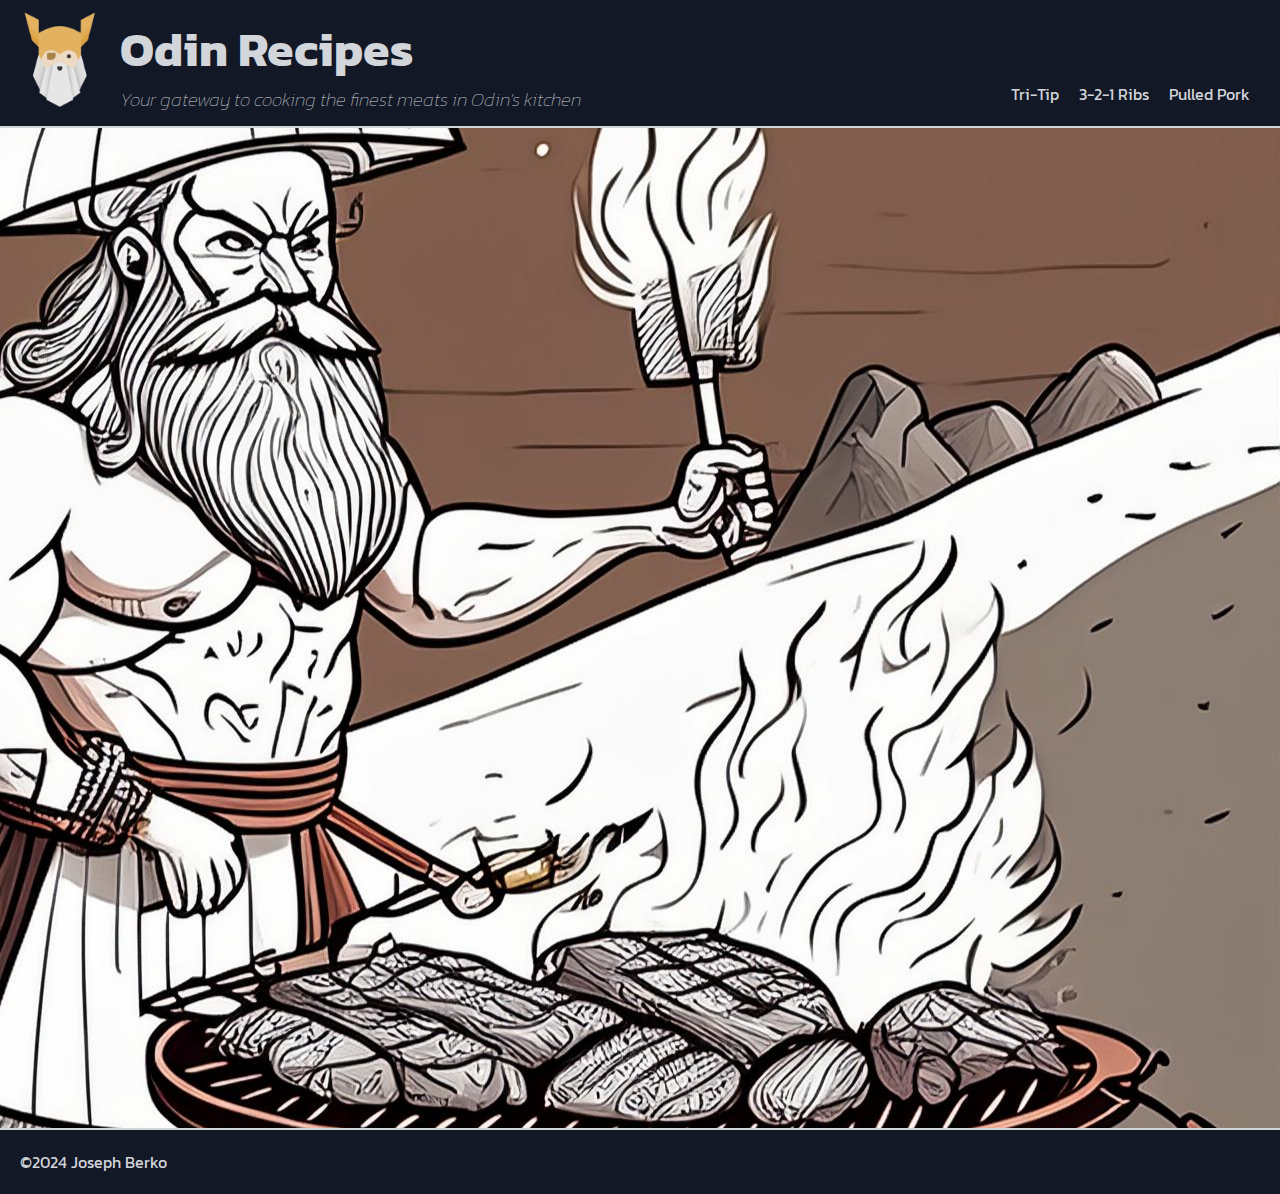
==== commit 7e60e802: "Create new flexbox layout and css styling for index.html" ====
--- a/index.html
+++ b/index.html
@@ -12,288 +12,29 @@
         rel="stylesheet">
 </head>
 
-<body class="class-for-index">
-    <div class="index-header">
-        <div class="index-title">
-            <h1>Odin Recipes</h1>
+<body>
+    <div class="header-container">
+        <div class="logo-container">
+            <div class="logo">
+                <a href="./index.html"><img id="odin" src="./images/logo.png" alt="Odin logo"></a>
+            </div>
+            <div class="title">
+                <h1>Odin Recipes</h1>
+                <h3>Your gateway to cooking the finest meats in Odin's kitchen</h3>
+            </div>
         </div>
-        <div class="index-icon">
-            <a href="./index.html">
-                <img class="odin" src="./images/odin.gif" alt="Happy Odin winking">
-            </a>
-        </div>
-        <div class="index-tagline">
-            <h1>"Where Odin comes to eat"</h1>
-        </div>
-        <div class="play">
-            This is my play box
+        <div class="nav">
+            <div><a href="./recipes/tri-tip.html">Tri-Tip</a></div>
+            <div><a href="./recipes/3-2-1-ribs.html">3-2-1 Ribs</a></div>
+            <div><a href="./recipes/simple-smoked-pulled-pork.html">Pulled Pork</a></div>
         </div>
     </div>
-    <div class="index-body">
-        <div class="recipe-card tri-tip">Recipe 1</div>
-        <div class="recipe-card ribs">Recipe 2</div>
-        <div class="recipe-card pork">Recipe 3</div>
+    <div class="index-body-container">
+
     </div>
-    <div class="float">
-        This is my play float box
+    <div class="footer-container">
+        <div>©2024 Joseph Berko</div>
     </div>
-    <p class="text">Lorem ipsum dolor sit amet consectetur adipisicing elit. Dicta mollitia sequi dolorum repellat
-        tenetur architecto
-        tempora sapiente maiores earum unde accusantium, quisquam eum incidunt, reprehenderit rem assumenda commodi ab
-        qui.
-        Nobis provident deserunt distinctio perferendis delectus voluptatum quaerat aliquid repellendus magni
-        necessitatibus consectetur, fuga tempora itaque cupiditate cum amet laudantium assumenda consequatur nostrum
-        incidunt. Magni error tenetur asperiores. Delectus, accusantium.
-        Cupiditate placeat nisi pariatur fugit, maiores asperiores ipsam nihil, voluptates dolorum, perspiciatis
-        quibusdam hic expedita quidem? Excepturi iusto est ex possimus fugit. Reprehenderit placeat ipsum maxime
-        aspernatur dicta esse at!
-        Aliquid culpa officia repellendus, rem suscipit fuga a accusamus similique, quod quis eius autem assumenda
-        quisquam perspiciatis ut. Magnam perspiciatis porro obcaecati nisi odit quam iusto accusamus fuga natus tenetur.
-        Illo temporibus rem pariatur expedita sint sapiente in cupiditate explicabo vel itaque illum blanditiis commodi
-        est molestiae natus laudantium, velit eos tenetur. Iste dignissimos voluptatibus modi sunt, aperiam cum id!
-        Eos quisquam, voluptas necessitatibus magnam id quod qui expedita modi repellendus quasi. Nobis fuga ipsa amet,
-        commodi esse earum vero maiores suscipit inventore cum, neque assumenda, autem hic dignissimos ab?
-        Saepe a perspiciatis omnis ab temporibus libero minus nostrum vero ducimus placeat. Tenetur, veritatis. Quisquam
-        tempora vel tenetur quam voluptatem modi qui odit magni nisi, asperiores, illum temporibus incidunt amet!
-        Tenetur consequuntur sint dolore dolor maiores molestiae aspernatur blanditiis ipsa quidem quas vero fugit,
-        vitae quisquam explicabo illum atque! Commodi vero molestiae ducimus impedit modi, optio amet enim sequi a.
-        Beatae aut, quaerat dolores quod iusto ad id quibusdam aliquam eveniet eaque commodi veritatis cupiditate eius
-        mollitia ullam aliquid ducimus similique. Quis eum omnis cum cumque ratione iure quasi et!
-        Cupiditate porro consequatur eum quis blanditiis velit nobis voluptatibus praesentium. Et praesentium aut sed,
-        excepturi labore ratione, vel nihil recusandae expedita dignissimos iusto soluta pariatur voluptas ad provident
-        sapiente. Maxime?
-        Ipsam alias nisi earum accusantium eveniet iusto delectus reprehenderit eos voluptatibus, eligendi nostrum
-        veniam placeat odio error. Laborum consequatur explicabo culpa, nam commodi exercitationem corrupti minima,
-        harum ducimus, quibusdam expedita.
-        Optio doloremque natus repellendus maiores blanditiis libero magni est perferendis repudiandae nemo laboriosam
-        maxime in necessitatibus nulla, aperiam a, earum nostrum expedita velit inventore fuga quo alias odio. Unde,
-        ullam?
-        Quam accusantium nam soluta recusandae totam quod autem, error, inventore sapiente minima cupiditate voluptate
-        nostrum suscipit nobis ea atque molestias odit ad deserunt. Quos, officia! Obcaecati enim consectetur neque
-        itaque?
-        Nisi, nesciunt numquam amet in laboriosam fugiat saepe animi eligendi voluptate neque, accusantium a fuga eaque
-        ad, quia ut aspernatur reprehenderit sequi blanditiis. Nihil officia consectetur ut incidunt repellat adipisci.
-        Aperiam rem deleniti officiis qui ab fugit? Delectus iure eligendi possimus repellat quam magni, beatae dolorem
-        amet dicta molestiae maiores, quisquam dolores quasi nam saepe in hic quis esse ipsa.
-        Debitis vitae expedita, odit exercitationem iusto earum autem laborum nemo saepe quos, cumque numquam natus
-        dolorum nam ipsa optio nulla magni. Soluta maxime accusantium vitae pariatur, recusandae cupiditate adipisci.
-        Expedita!
-        Vero laboriosam quidem, consectetur voluptates animi unde nihil iusto eum distinctio modi quo ipsa debitis
-        voluptatibus est, omnis quis cumque inventore dignissimos laudantium blanditiis, consequuntur vitae rerum
-        cupiditate? Voluptate, iure.
-        Pariatur rerum ducimus impedit repellendus distinctio libero itaque facere obcaecati veritatis, quo in possimus
-        enim vero? Repudiandae facere minus nihil consequuntur placeat, nesciunt fugit! Earum iure consequatur suscipit
-        qui tempore.
-        Repellat aliquam autem pariatur expedita hic eaque ipsum ullam, eligendi in architecto nobis vitae quam
-        similique placeat nihil, blanditiis sit ratione animi exercitationem modi, aspernatur possimus saepe alias
-        rerum! Animi.
-        Totam beatae error quos quis ad, sapiente porro distinctio ab dolor sunt voluptates odit impedit? Cupiditate
-        molestiae minus architecto corporis, eos fuga quod, perferendis doloremque ut dicta, molestias reprehenderit
-        temporibus?
-        Fugit, unde impedit suscipit id ratione iste praesentium alias libero similique optio a quidem laboriosam animi
-        velit corrupti? Quam, officia quaerat? Voluptatibus aspernatur odio provident optio necessitatibus, dignissimos
-        iusto porro.
-        Rem nam, earum cupiditate ipsam tenetur magnam ad et at blanditiis officia recusandae laudantium corrupti
-        mollitia a dolores pariatur consequuntur. Vero, nulla rem? Distinctio officiis quasi, est magni doloremque
-        ducimus.
-        Minima aperiam, nobis reprehenderit debitis quis maxime voluptate aspernatur fugit sunt amet itaque, explicabo
-        ullam beatae consectetur cum tempore temporibus quae optio quod. Ea quae voluptatem accusantium deleniti at
-        earum!
-        Illo doloribus eum voluptate eligendi veritatis fugiat magnam enim numquam, laudantium maxime quis molestiae.
-        Doloribus, obcaecati molestiae. Architecto unde ipsa velit, error maxime voluptates nisi sint pariatur non
-        veritatis totam.
-        Alias, quod iusto vel atque facilis tempora error totam sequi. Beatae harum, quos eum, a reprehenderit quia cum
-        voluptates enim odit hic aliquid praesentium expedita maxime consectetur cupiditate soluta impedit.
-        Itaque aspernatur ex exercitationem pariatur nisi magni, illum ut hic facere assumenda! Rerum saepe quisquam
-        explicabo cumque, rem est, eos facere alias laborum facilis voluptates provident voluptatibus consequuntur at
-        aperiam.
-        Maiores provident iusto est quasi, ea doloribus vero molestiae rerum sit at delectus earum aspernatur, a eaque
-        voluptatem, molestias facilis quidem tempore iste inventore. Optio cum dicta sed nemo amet.
-        Odit exercitationem accusantium vel asperiores dignissimos minus, libero harum quae quod quasi iusto ipsam
-        architecto sunt debitis pariatur eaque ad aperiam, quam repellendus ea quia alias ratione. Natus, blanditiis
-        magnam!
-        Porro esse in, sequi officiis maiores sint dolorem atque labore pariatur voluptates voluptatem minus odit
-        provident vitae iusto laboriosam vel voluptate! Harum perferendis inventore illo perspiciatis aliquid nemo,
-        neque sapiente.
-        Reiciendis corrupti laborum atque sapiente vel temporibus nam possimus consequuntur perspiciatis, eos nihil
-        numquam repellat reprehenderit est maiores veniam qui nostrum inventore quia. Nam laudantium praesentium labore
-        fugit illum eius!
-        Hic incidunt ea eveniet debitis, dignissimos aspernatur corrupti inventore mollitia tempore provident assumenda.
-        Iste temporibus laboriosam architecto, ex sit earum, tempora voluptatem, rem quos placeat explicabo repellat
-        velit dolor tenetur!
-        Tempore mollitia dolores alias esse facere, reiciendis ipsa ut nam nemo adipisci facilis in repellendus vitae at
-        molestias quibusdam quas, fugit quasi impedit aut, autem cum ratione sapiente. Harum, culpa.
-        Optio incidunt dolor quod unde id reprehenderit libero assumenda? Tempore dolor qui iusto voluptatum quos,
-        nesciunt cupiditate id explicabo reiciendis dicta natus! Quas quibusdam optio, minima obcaecati quos ad alias!
-        Expedita iure impedit sint officiis molestias sequi magni laborum earum cupiditate delectus consequuntur
-        corporis sed vero rem dolores veritatis, nam molestiae quae beatae incidunt perferendis! Eius excepturi ut ipsum
-        dolores.
-        Autem non, sit repellat quo, temporibus eius quidem eveniet velit labore sunt enim, aliquid officiis ex debitis
-        consequatur incidunt aliquam vero possimus? Voluptatibus adipisci eum optio quidem, natus ducimus ipsam!
-        Quia rerum neque similique quos. Laboriosam at neque delectus ducimus quae, vel suscipit deserunt pariatur
-        aliquam odit! Alias nihil nobis ea repellendus quidem illum recusandae numquam, itaque amet, deleniti voluptate.
-        Rem aut fugit, libero facere, deleniti accusantium cumque nobis explicabo harum, voluptatem sed labore porro
-        accusamus veniam consequatur odit eos consectetur voluptates natus dolorum quos quas. Temporibus quo
-        consequuntur ex!
-        Iste veritatis inventore unde vitae ipsa consequuntur voluptas possimus harum quia eveniet mollitia alias
-        doloribus, fugit voluptatibus voluptates accusamus recusandae vel voluptatem laborum vero? Architecto quae
-        maxime hic quasi eligendi!
-        Maiores tempore consequuntur consectetur aperiam molestiae vero, magnam, deserunt aut veritatis, quasi illo cum.
-        Delectus accusamus doloremque rerum dignissimos, itaque consequuntur est vitae ut beatae ex nulla unde fugiat
-        tempora.
-        Reprehenderit, similique voluptatibus. Repudiandae porro sunt saepe quae expedita! Voluptas odio nesciunt fugit
-        aut iure ducimus provident repellat quidem nemo eveniet eius, sint maiores doloribus dolor. Fugit necessitatibus
-        voluptate itaque.
-        Repellendus voluptates ad minima libero laborum eum delectus explicabo neque culpa eligendi. Vero natus ut
-        corrupti reprehenderit consequuntur quidem? Recusandae sint itaque temporibus debitis iste quod voluptatibus
-        asperiores laboriosam veniam!
-        Omnis culpa, itaque dolore doloremque ipsam odit maxime ad aperiam minima veritatis quaerat tenetur amet nulla!
-        A maiores, ipsum veritatis non corporis perferendis! Quidem architecto praesentium, quasi cumque eum animi!
-        Nemo delectus iure corporis, tempora mollitia eligendi ea eaque quidem officiis est aut nulla minus molestiae
-        voluptates. Libero error velit, consequuntur quam inventore ullam laudantium. Maxime aperiam blanditiis
-        cupiditate illum!
-        Fuga eius quas sunt, explicabo possimus quaerat. Quo dicta architecto placeat, quis quas nesciunt corrupti illum
-        quos facere? Ad possimus ut, placeat quisquam voluptatem sit enim ab earum nostrum magni.
-        Beatae accusamus tenetur necessitatibus nisi hic enim fugiat sequi voluptas labore sapiente ab perferendis illo
-        illum maxime, adipisci perspiciatis sunt? Quisquam recusandae dignissimos aspernatur at iste, voluptatibus
-        repellat accusamus maiores.
-        Sapiente natus mollitia voluptates hic eum architecto! Quasi unde doloribus tempora sed, placeat corrupti nisi
-        iste voluptatem minus saepe animi nemo? Quasi recusandae aperiam similique eligendi sed quis repellat expedita!
-        Expedita, magnam qui minus distinctio obcaecati illum. Deleniti nulla autem odio vero, consequuntur culpa
-        voluptate labore accusantium sed quas qui blanditiis accusamus dolor, assumenda fugit laboriosam distinctio
-        magni dolorum libero.
-        Fuga rem doloremque blanditiis assumenda similique. Iusto possimus quas similique corporis voluptatum iure vero
-        aspernatur, maiores esse nulla debitis, in soluta fuga quaerat voluptates accusamus facilis reprehenderit?
-        Voluptate, cum repellendus.
-        At adipisci earum a consectetur ex sed doloribus. Fuga fugiat magni ad accusamus. Tempore, fugiat. Quod amet
-        voluptate quisquam veritatis! Aperiam explicabo, debitis vero totam veritatis dicta blanditiis sequi excepturi.
-        Quia sit aliquam, dolore vero rerum eligendi commodi labore possimus dolor debitis deserunt fugit iusto ipsam
-        architecto? Labore magni ab nisi, consectetur placeat beatae accusantium molestias, quisquam unde, enim quaerat?
-        Nobis voluptatibus odit ea aperiam obcaecati vel sapiente repellendus, cupiditate nam labore qui perferendis
-        laboriosam. Debitis beatae recusandae amet laborum ipsum, ex quidem molestias sit omnis tempore, sint veritatis
-        error.
-        Quia animi ut exercitationem aspernatur blanditiis, cumque eligendi fugit, dolores repellat voluptas nesciunt
-        aliquam? Architecto, corrupti at deleniti adipisci doloremque id atque ab voluptas, unde odit blanditiis. Eum,
-        expedita eius.
-        Magni est consectetur, sapiente ab dolor corrupti quam eaque. Obcaecati sed cumque adipisci dolor velit aperiam
-        ducimus asperiores, cum, sapiente commodi maiores aliquid consequuntur optio! Nisi beatae excepturi molestias
-        perspiciatis.
-        Sed magni illo amet delectus laborum obcaecati quam exercitationem, minus natus incidunt facere, blanditiis
-        ullam. Reiciendis voluptatem sequi vitae ut! Incidunt nemo eligendi, neque alias enim voluptates qui architecto
-        quisquam?
-        Saepe excepturi porro eum, eligendi modi provident minus. Nesciunt voluptatum nemo pariatur ullam facilis sequi
-        enim exercitationem nisi tempore doloribus? Provident numquam cumque optio eligendi, quaerat labore maiores
-        accusamus maxime?
-        Ipsum, consectetur animi. Iusto suscipit, quisquam minus autem quam sequi pariatur fugiat nulla quas amet
-        corporis porro ratione vitae numquam aut facilis. Id numquam quo autem sapiente iure voluptas deserunt?
-        Consectetur voluptas ullam, at facere quod cumque similique voluptatum minus adipisci et omnis eius accusantium
-        reiciendis modi. Omnis, blanditiis minus. Minima quod architecto nostrum, porro facere fugiat suscipit
-        dignissimos consequuntur?
-        Non illo ipsum consequuntur quas molestiae nulla voluptatum distinctio culpa! Nemo praesentium molestias maxime
-        a ratione nobis recusandae, repellat neque repellendus aliquam unde in facere voluptate eius quis beatae! Enim.
-        Architecto explicabo dicta quasi laudantium? Voluptatibus nisi tenetur, officiis dolor iusto architecto iure
-        dolores, praesentium necessitatibus soluta labore doloribus hic sapiente similique minus aperiam eius repellat
-        atque qui id asperiores?
-        Tenetur magni officia molestiae dolorem repellendus qui asperiores aliquid pariatur aspernatur ad perferendis
-        dolor, quam provident optio ipsa magnam aliquam. Aperiam blanditiis molestiae voluptates doloribus porro ad
-        adipisci soluta nobis.
-        Iusto beatae at itaque magnam vitae blanditiis repellat quas minus laudantium, qui illo, modi eius ad,
-        distinctio quibusdam ipsam obcaecati. Quod iste animi quae vero in deleniti impedit praesentium veritatis.
-        Error corrupti a magni, praesentium quibusdam labore doloribus voluptate ex ab id doloremque porro quisquam
-        molestias dolor similique nostrum fugit eum aut assumenda rerum voluptatem tenetur qui atque provident. Porro.
-        Quis quasi illo quia nobis voluptas aliquid sequi illum, provident numquam vero repellendus, quas harum dolores
-        quod nostrum autem corporis cum rerum fuga labore mollitia sint! Tenetur deserunt perspiciatis aliquid!
-        Suscipit quae illo natus laborum eos delectus, inventore fugit assumenda rem ipsa, praesentium aut eius eligendi
-        consequatur perspiciatis doloremque laboriosam quasi? Deserunt nulla consectetur eos eum eius perferendis
-        commodi! Ab.
-        Sit maxime quae corporis! Voluptatem fugiat enim nam magnam pariatur quis expedita provident cupiditate
-        reprehenderit praesentium culpa quas maxime fuga saepe, ut maiores perferendis mollitia debitis? Iusto quisquam
-        aperiam voluptatum!
-        Reiciendis, nam pariatur natus molestiae iste veritatis earum dolores, autem voluptatum dolore consectetur non
-        omnis sed dolorum, saepe mollitia neque eius beatae facilis voluptatem nostrum. Libero corrupti odio maxime
-        laborum!
-        Impedit blanditiis praesentium nesciunt officiis consequatur expedita pariatur architecto a suscipit! Dolor
-        tenetur esse soluta, placeat repellendus similique nisi omnis cum sit reprehenderit dolorem magnam assumenda
-        cupiditate velit quos? Iusto?
-        Ea eaque ullam, dolores, ut asperiores repellat nulla tempore commodi, recusandae omnis hic eos explicabo nam.
-        Laboriosam eos earum molestiae, libero ipsa saepe autem consectetur nobis, atque suscipit magni excepturi!
-        Alias quam unde laboriosam pariatur nihil, esse laudantium iste minus placeat molestias harum, impedit cum rerum
-        repudiandae natus accusantium voluptas a obcaecati aut modi expedita itaque. Corporis impedit aspernatur porro?
-        Eligendi aspernatur ea maxime esse excepturi, tempore, sint officia adipisci id enim, exercitationem ab iure
-        quibusdam ipsam. Illo dolorem sint voluptas officia tenetur ullam aliquid quo dignissimos! Quas, fugiat sunt?
-        Aut laboriosam omnis nostrum provident! Voluptatibus sequi reprehenderit quasi assumenda amet commodi quo
-        aliquid quibusdam rem, maxime quae iure sunt dolore veritatis, debitis ullam unde. Non natus illum ipsam amet.
-        Nam totam nobis doloremque odit, qui consectetur exercitationem laudantium similique vel, vero amet molestias
-        sed eos deserunt expedita illum rem! Atque ratione ut accusantium nobis placeat cum quo quod officia!
-        Amet architecto maiores, veniam earum error odit. Repudiandae quisquam saepe rem quae consequuntur voluptate,
-        itaque nobis neque optio quaerat vitae distinctio eum nihil explicabo asperiores minus ex? Officia, non
-        consequuntur?
-        Tempore, ducimus beatae. Dicta adipisci natus eaque delectus nisi quod molestiae ipsa ipsum commodi quasi
-        corrupti sit, provident quae doloribus perferendis illo ullam fugiat hic quidem repudiandae deleniti quam illum!
-        Illum voluptate, quia deleniti molestiae alias inventore sunt vitae fugit est. At a accusamus, facilis sapiente
-        aliquam similique dicta aliquid natus amet molestias quia corrupti odit laboriosam aspernatur quae nulla!
-        Accusamus nobis laboriosam itaque, laborum similique tempora autem, incidunt quas quae sapiente totam labore,
-        fuga magnam iure deleniti provident dolore ratione dolor atque est mollitia ea hic. Nisi, doloribus aspernatur?
-        Adipisci quibusdam enim illo quam optio voluptatum rem ullam totam? Assumenda suscipit minima aliquid odio
-        temporibus ipsam itaque sapiente, doloremque nisi. Exercitationem delectus ipsam ipsum. Eius illum soluta nihil
-        expedita.
-        Dolorem aliquid, perspiciatis esse velit minus, autem harum eos alias sapiente exercitationem consequuntur sed
-        quaerat enim provident neque officia eveniet odit dolores quam distinctio vitae? Laborum esse cum eos error?
-        Sapiente ab vero fugiat qui omnis repellendus distinctio reprehenderit consectetur. Itaque, debitis nobis,
-        reiciendis aspernatur veniam vero sed aliquam aliquid accusamus reprehenderit quam hic temporibus, recusandae
-        magnam impedit ipsam quasi.
-        Iure porro ipsa est. Architecto possimus natus consequatur assumenda suscipit provident quis, eum veritatis
-        doloremque! Praesentium rem, voluptates nam consequuntur reprehenderit ipsam illum, numquam, assumenda
-        perferendis blanditiis aut quo ut!
-        Sint eum odit porro totam cumque nisi, ut iusto placeat voluptatum magni, neque, error officiis nam. Incidunt,
-        dolore porro quis consequuntur illum reprehenderit nihil tempora ex consectetur aliquid pariatur autem.
-        Et nemo aliquid natus laboriosam dignissimos cumque praesentium impedit sequi suscipit, id necessitatibus
-        facilis odit, ducimus quod repellat cupiditate, fuga consectetur. Illo id natus labore. Ipsam tenetur expedita
-        impedit asperiores.
-        Eum reprehenderit quas velit laboriosam illum placeat hic explicabo recusandae atque corporis consectetur,
-        nesciunt aspernatur dolor, culpa qui minima molestiae doloribus voluptate iusto? Nihil excepturi sequi
-        voluptatem nam similique labore.
-        Atque fugiat optio aut quod dignissimos earum rerum illum ratione! Porro voluptates dolorem quasi aspernatur non
-        sit saepe illo? Doloremque culpa, nulla quo explicabo accusamus reprehenderit tempore veritatis fuga assumenda?
-        Voluptate minima aperiam vero? Perferendis alias fugit quae repellat minima modi excepturi veniam fuga fugiat
-        ipsam, dicta, possimus ab recusandae enim laudantium, nihil similique itaque ea! Qui tempore temporibus nemo.
-        Fugit sequi placeat ratione omnis corporis doloremque id, reprehenderit delectus similique perferendis accusamus
-        ducimus dolorem vitae! Odio sint aut aperiam! Possimus numquam obcaecati iusto veniam, nulla totam nisi
-        provident. Dicta.
-        Fuga perferendis nemo ducimus facere esse! Deleniti explicabo architecto quae, provident reprehenderit
-        perspiciatis! Nihil beatae eum itaque necessitatibus, labore veritatis maxime nulla repellat, sint, voluptatem
-        quasi iure esse nisi nam.
-        Suscipit, deserunt! Labore nostrum tenetur iure doloremque, id minima ipsam, ea laudantium ad est totam sapiente
-        beatae amet natus nihil voluptate odit sequi vero perferendis sit, nobis possimus. Perferendis, quae.
-        Consequatur, quibusdam. Officiis est nesciunt minus repellendus voluptates commodi quia, blanditiis modi, nihil
-        quidem ullam iusto? Cumque eaque, possimus molestias cum voluptatum nobis magni, veritatis ab incidunt
-        asperiores quae voluptate!
-        Nam adipisci sequi sapiente accusantium minus aliquid vitae voluptatum totam quisquam unde perferendis
-        recusandae, voluptate corrupti similique a corporis quod, deleniti inventore impedit assumenda! Tenetur velit
-        quasi ducimus repellendus neque.
-        Voluptas fuga sequi labore dolorum saepe possimus, repellendus voluptatum assumenda? Eligendi autem labore aut
-        eaque ducimus atque illum nam aliquid ad praesentium. Architecto odio vitae harum inventore earum expedita
-        ratione.
-        Unde ad ipsum molestias sit quos, alias quod ab incidunt mollitia soluta debitis sunt hic quis! Sed nemo vel,
-        accusamus repudiandae quis, corrupti aspernatur, vitae consequatur libero molestiae recusandae veritatis!
-        Doloribus, iure necessitatibus maiores voluptates ad odit accusamus quidem quae nulla pariatur vero earum labore
-        corrupti sed deserunt dolorem dolores ratione incidunt excepturi possimus. Obcaecati aperiam ipsum ex quaerat
-        ipsa!
-        In doloribus obcaecati illum, et ducimus natus quis alias praesentium laborum hic, sed aut aperiam? Aliquid
-        repudiandae et eaque cupiditate quam vitae quos dolores sequi? In maxime dolores fugit ad.
-        Dicta odio temporibus eaque veritatis eius praesentium cupiditate possimus aliquid quo in illo earum quaerat
-        reprehenderit rem dolor, eos ducimus quos quidem quas nobis illum labore esse at accusantium! Porro.
-        Nihil autem, corporis impedit natus asperiores repellendus rem nam nesciunt illo saepe, dolor animi culpa ipsam
-        dolore tempore libero quod, maiores quidem omnis similique sit accusamus. Dolores aut neque voluptate?
-        Asperiores rem dicta corrupti odio pariatur ipsam minus ullam aut earum neque sed magni quam tenetur
-        consequuntur possimus autem amet eveniet temporibus iusto optio, exercitationem eos! Placeat quam unde eum.
-        Nihil ratione doloribus nulla, nostrum expedita neque vero eum culpa accusamus aspernatur atque iure, quos nemo
-        voluptate sunt veniam laudantium ut aliquam nobis. Ut, culpa corrupti. Atque, repellendus nam? Odit!
-        Quas dolor vero neque dolorum. Recusandae, mollitia. Unde nulla, officiis sapiente non assumenda reiciendis,
-        obcaecati hic nemo optio reprehenderit delectus sed magni, molestias dicta! Odio ea a culpa eum tenetur!
-        Eligendi minima nulla quod et corrupti nesciunt inventore facilis itaque reprehenderit, distinctio impedit
-        repellendus ab minus enim. Sunt, sint placeat reiciendis, nobis maiores cupiditate repellat, expedita cumque
-        laudantium quaerat facere.</p>
 </body>
 
 </html>
--- a/style.css
+++ b/style.css
@@ -1,109 +1,89 @@
 * {
     box-sizing: border-box;
+    font-family: "Kanit", sans-serif;
     margin: 0;
     padding: 0;
-    border: 2px solid green;
+    background-color: rgb(18, 24, 38);
+    /* border: 2px solid green; */
 }
 
 /* CSS FOR INDEX */
 
-.play {
-    width: 200px;
-    height: 200px;
-    background-color: yellowgreen;
-    position: absolute;
-    font-size: 30px;
-    text-align: center;
+.header-container {
+    width: 100%;
+    display: flex;
+    justify-content: space-between;
+    background-color: rgb(18, 24, 38);
+    border-bottom: 2px solid rgb(210, 213, 218);
+}
+
+.logo-container {
+    display: flex;
+    color: rgb(210, 213, 218);
+}
+
+.logo {
+    padding: 10px;
+}
+
+#odin {
+    width: 100px;
+}
+
+.title {
+    display: flex;
+    flex-direction: column;
+    justify-content: center;
+}
+
+.title h1 {
+    font-size: 3em;
+}
+
+.title h3 {
+    font-weight: 100;
+    font-style: italic;
+}
+
+.nav {
+    display: flex;
+    align-items: flex-end;
     padding: 20px;
 }
 
-.float {
-    width: 200px;
-    height: 200px;
-    background-color: yellowgreen;
-    font-size: 30px;
-    text-align: center;
-    padding: 20px;
-    float: left;
-    margin: 1em;
+.nav div {
+    /* padding: 5px 10px; */
 }
 
-.text {
-    column-count: 3;
-    column-gap: 1em;
+.nav a {
+    text-decoration: none;
+    padding: 5px 10px;
+    color: rgb(210, 213, 218);
 }
 
-.class-for-index {
-    font-family: "Kanit", sans-serif;
-    width: 100%;
+.nav a:hover {
+    color: rgb(122, 92, 79);
+    font-style: italic;
 }
 
-.index-header {
-    /* background-color: blue; */
-    padding: 10px;
+.index-body-container {
     width: 100%;
-    height: 155px;
-    display: flex;
-    justify-content: center;
-    border-bottom: 2px solid black;
-    background-color: transparent;
-    position: fixed;
+    height: 1000px;
+    background-image: url("./images/background.jpg");
+    background-position: 100% 35%;
 }
 
-.index-title {
-    /* background-color: red; */
-    padding: 10px;
-    display: inline-block;
-    width: 40%;
-    font-size: 1.5em;
+.footer-container {
+    width: 100%;
     display: flex;
-    align-items: center;
+    background-color: rgb(18, 24, 38);
+    border-top: 2px solid rgb(210, 213, 218);
 }
 
-.index-icon {
-    /* background-color: red; */
-    padding: 10px;
-    display: inline-block;
+.footer-container div {
+    color: rgb(210, 213, 218);
+    padding: 20px;
 }
-
-.index-icon img {
-    width: 175px;
-}
-
-.index-tagline {
-    /* background-color: red; */
-    padding: 10px;
-    width: 40%;
-    display: flex;
-    align-items: center;
-    justify-content: right;
-}
-
-.index-tagline h1 {
-    font-weight: 100;
-    text-align: right;
-    font-size: 2em;
-}
-
-.index-body {
-    width: 100%;
-    height: 100%px;
-    /* background-image: url("./images/page-background.jpg"); */
-    background-color: whitesmoke;
-    margin-top: 155px;
-}
-
-.recipe-card {
-    width: 600px;
-    height: 300px;
-    margin: 0 auto;
-    background-color: whitesmoke;
-    border-radius: 24px;
-    border: 2px solid black;
-    display: none;
-}
-
-.tri-tip {}
 
 
 /* CSS FOR PAGES */
@@ -113,9 +93,8 @@
     text-transform: uppercase;
 }
 
-.class-for-page {
-    font-family: "Kanit", sans-serif;
-    background-image: url("./images/page-background.jpg");
+.page-body-container {
+    /* background-image: url("./images/page-background.jpg"); */
     background-color: whitesmoke;
     width: 800px;
     margin: 0 auto;
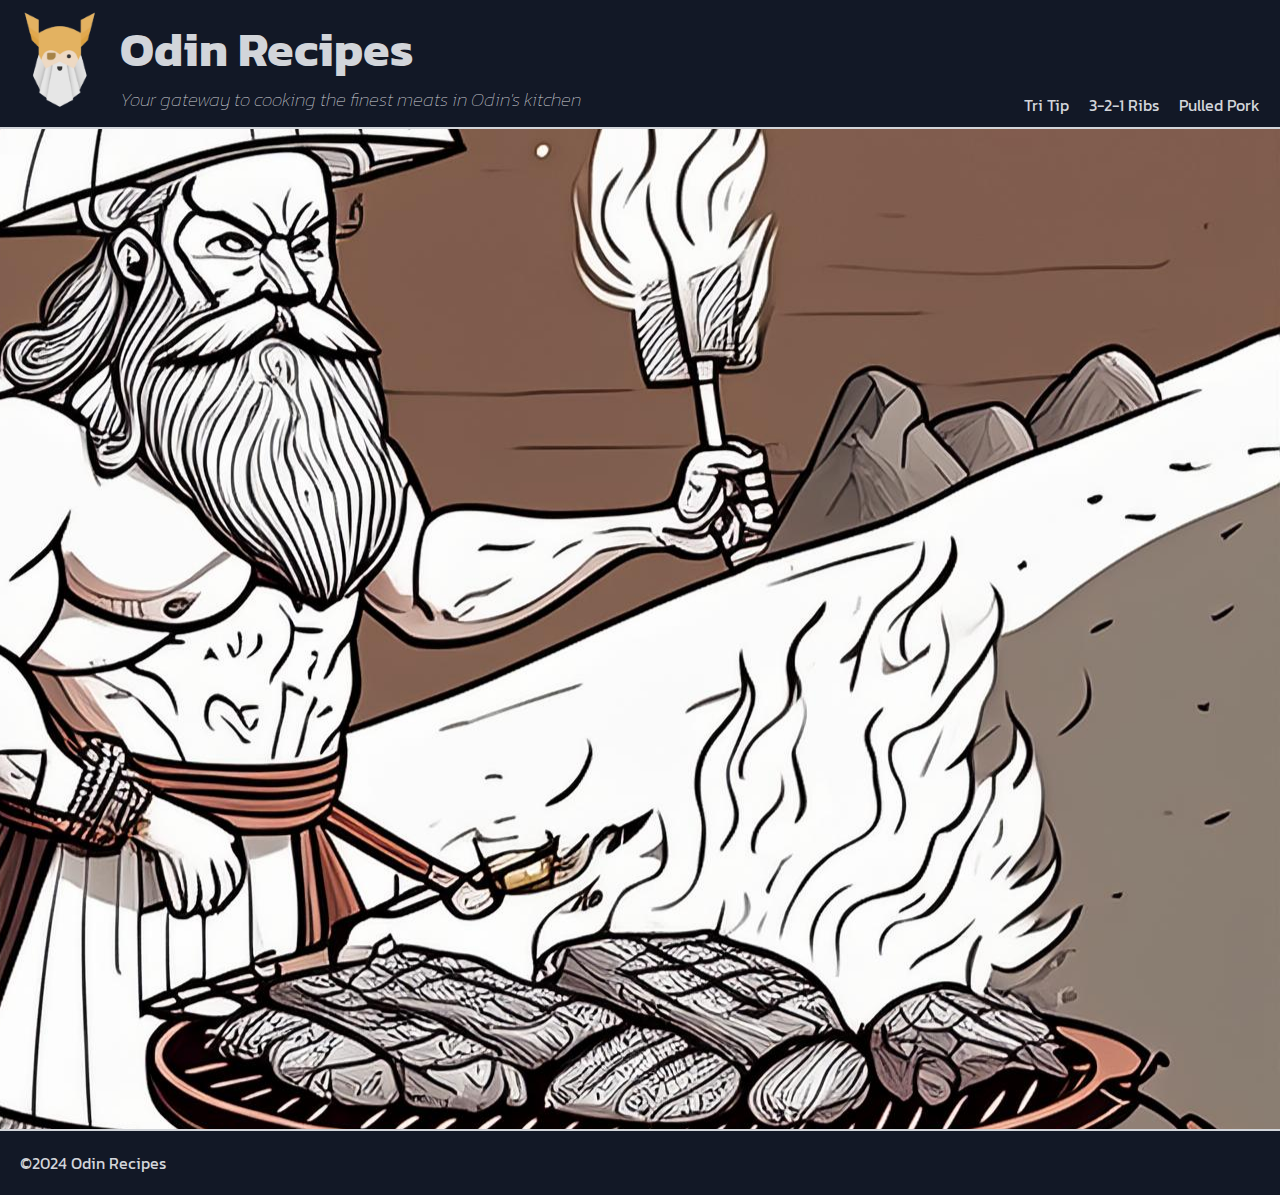
==== commit 821d8adc: "Add index.html header and footer to inside pages and update css styling for inside pages" ====
--- a/index.html
+++ b/index.html
@@ -16,7 +16,7 @@
     <div class="header-container">
         <div class="logo-container">
             <div class="logo">
-                <a href="./index.html"><img id="odin" src="./images/logo.png" alt="Odin logo"></a>
+                <a href="./index.html"><img id="odin" src="./images/logo.png" alt="Odin logo" width="100"></a>
             </div>
             <div class="title">
                 <h1>Odin Recipes</h1>
@@ -24,7 +24,7 @@
             </div>
         </div>
         <div class="nav">
-            <div><a href="./recipes/tri-tip.html">Tri-Tip</a></div>
+            <div><a href="./recipes/tri-tip.html">Tri Tip</a></div>
             <div><a href="./recipes/3-2-1-ribs.html">3-2-1 Ribs</a></div>
             <div><a href="./recipes/simple-smoked-pulled-pork.html">Pulled Pork</a></div>
         </div>
@@ -33,7 +33,7 @@
 
     </div>
     <div class="footer-container">
-        <div>©2024 Joseph Berko</div>
+        <div>©2024 Odin Recipes</div>
     </div>
 </body>
 
--- a/style.css
+++ b/style.css
@@ -3,7 +3,6 @@
     font-family: "Kanit", sans-serif;
     margin: 0;
     padding: 0;
-    background-color: rgb(18, 24, 38);
     /* border: 2px solid green; */
 }
 
@@ -11,6 +10,7 @@
 
 .header-container {
     width: 100%;
+    height: 128.5px;
     display: flex;
     justify-content: space-between;
     background-color: rgb(18, 24, 38);
@@ -48,7 +48,7 @@
 .nav {
     display: flex;
     align-items: flex-end;
-    padding: 20px;
+    padding: 10px;
 }
 
 .nav div {
@@ -63,7 +63,7 @@
 
 .nav a:hover {
     color: rgb(122, 92, 79);
-    font-style: italic;
+    transition-duration: 0.5s;
 }
 
 .index-body-container {
@@ -88,88 +88,43 @@
 
 /* CSS FOR PAGES */
 
-h2 {
-    margin-bottom: 10px;
-    text-transform: uppercase;
+.page-body-container {
+    width: 100%;
+    display: flex;
+    justify-content: center;
 }
 
-.page-body-container {
-    /* background-image: url("./images/page-background.jpg"); */
-    background-color: whitesmoke;
+.recipe-container {
     width: 800px;
-    margin: 0 auto;
-    padding-top: 20px;
+    padding: 20px 20px;
 }
 
-.recipe-name {
-    border: 2px solid black;
-    padding: 20px 0px 20px 0;
-    border-radius: 24px;
-    background-color: rgb(255, 255, 255, 0.7);
+#tri-tip {
+    width: 760px;
 }
 
-.recipe-image {
-    margin: 0px auto 0px;
-    display: block;
-    border-radius: 24px;
+.recipe-ingredients ul {
+    list-style-type: none;
 }
 
-.credit a {
-    color: whitesmoke;
-    margin-top: -20px;
-    text-align: center;
+.recipe-steps ol {
+    list-style-type: none;
 }
 
-.page-description {
-    /* background-color: rgb(159, 250, 212); */
-    background-color: rgb(255, 255, 255, 0.7);
-    border-top: 2px solid black;
-    border-left: 2px solid black;
-    border-right: 2px solid black;
-    padding: 20px;
-    margin-top: 20px;
-    /* margin-bottom: 20px; */
-    border-radius: 24px;
+.recipe-margin {
+    margin-bottom: 20px;
 }
 
-.page-description:hover {
-    background-color: rgb(255, 255, 255);
+.recipe-spacing {
+    line-height: 2em;
 }
 
-.page-ingredients {
-    /* background-color: rgb(239, 134, 91); */
-    background-color: rgb(255, 255, 255, 0.7);
-    border: 2px solid black;
-    padding: 20px;
-    /* margin-top: 20px;
-    margin-bottom: 20px; */
-    border-radius: 24px;
-    line-height: 2;
+.recipe-spacing h2 {
+    margin-bottom: 10px;
 }
 
-.page-ingredients:hover {
-    /* background-color: rgb(239, 134, 91, 0.7); */
-    background-color: rgb(255, 255, 255);
-}
-
-
-.page-steps {
-    /* background-color: rgb(111, 148, 230); */
-    background-color: rgb(255, 255, 255, 0.7);
-    padding: 20px;
-    /* margin-top: 20px; */
-    margin-bottom: 20px;
-    border-radius: 24px;
-    line-height: 2;
-    border-bottom: 2px solid black;
-    border-left: 2px solid black;
-    border-right: 2px solid black;
-}
-
-.page-steps:hover {
-    background-color: rgb(255, 255, 255);
-}
-
-.page-steps li {
-    list-style-type: none;
+.recipe-spacing p,
+ul,
+ol {
+    padding: 10px;
 }